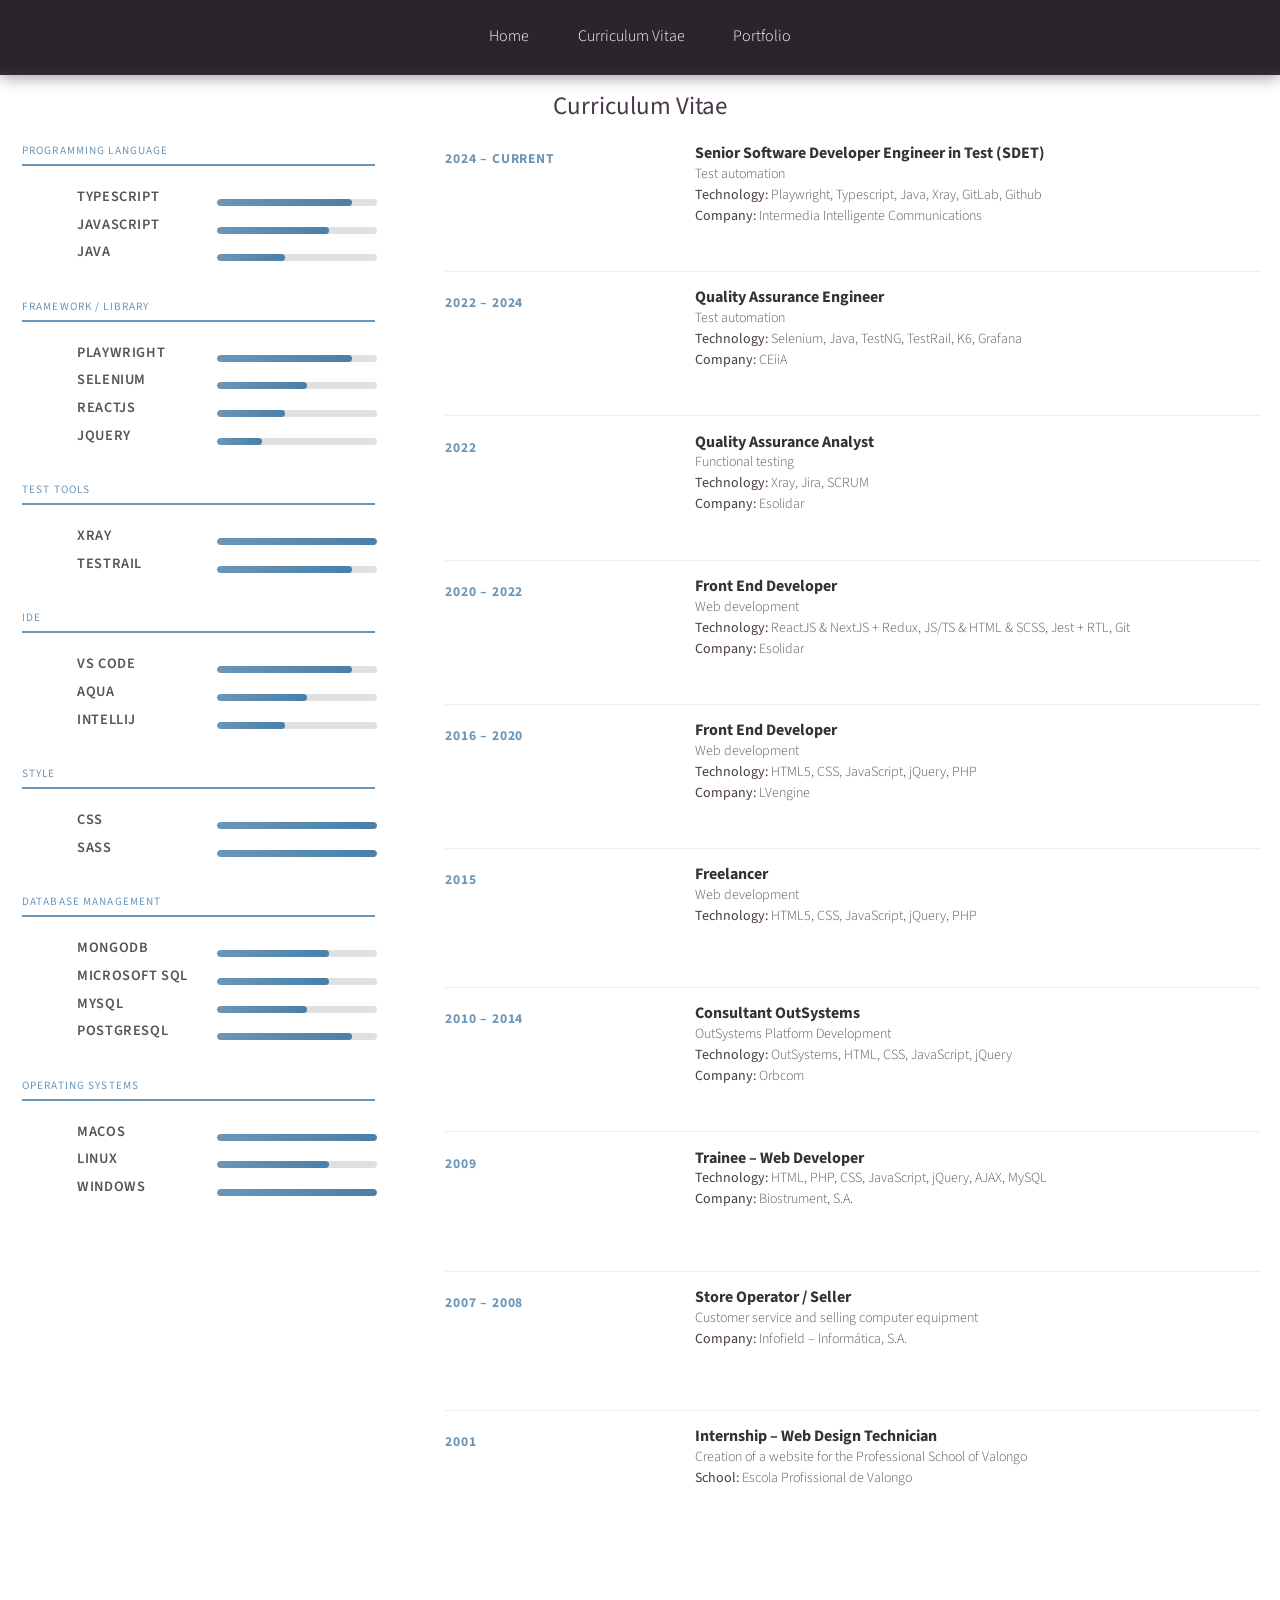
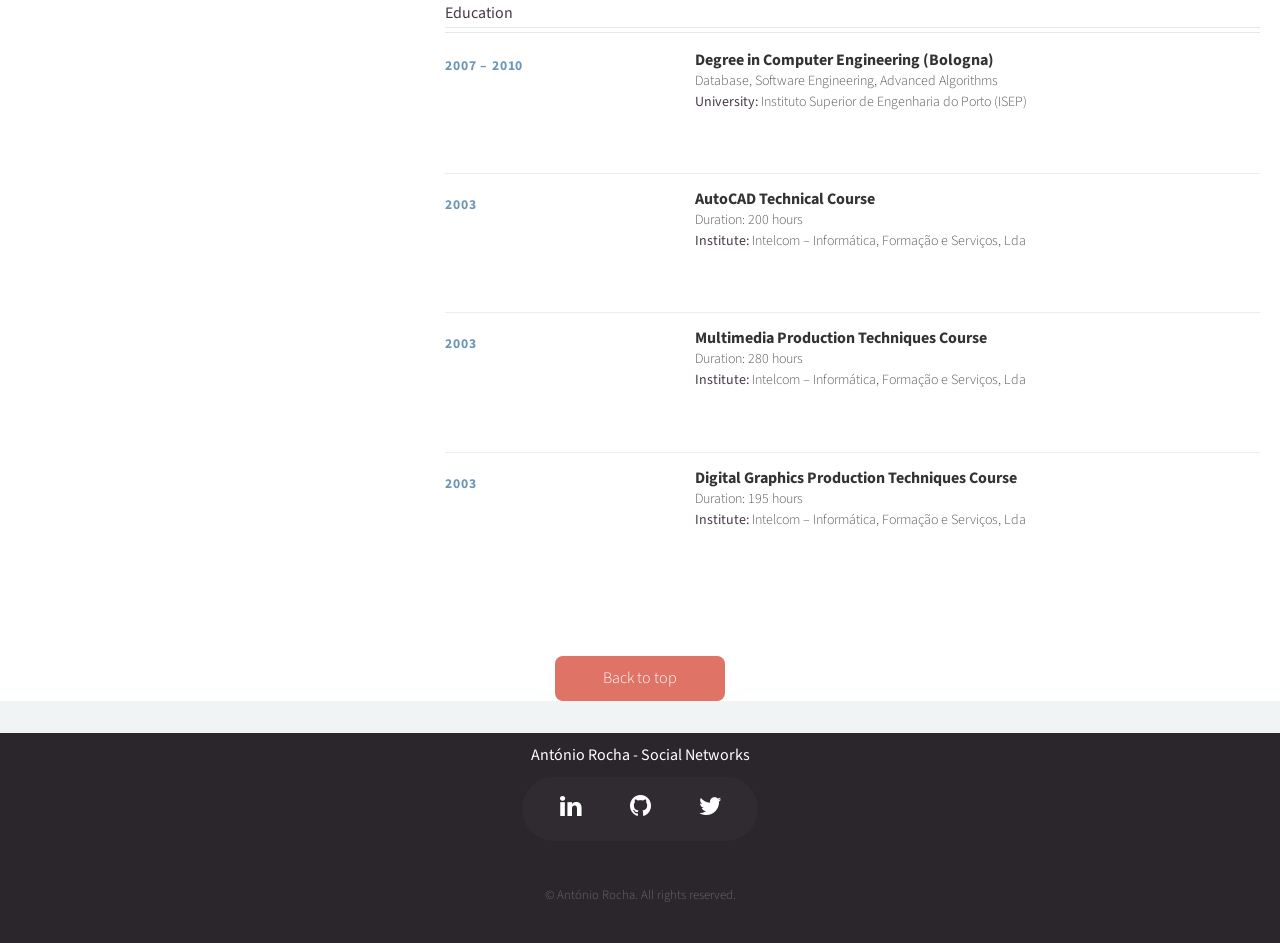
==== cv.html @ f930dc64 "first commit" ====
<!DOCTYPE HTML>
<html lang="pt">
<head>
	<title>António Rocha - Curriculum Vitae</title>
	<meta charset="utf-8" />
	<meta name="viewport" content="width=device-width, initial-scale=1" />
	<link rel="stylesheet" href="assets/css/main.css" />
	<!--[if lte IE 8]><link rel="stylesheet" href="assets/css/ie8.css" /><![endif]-->
</head>
<body class="no-sidebar">
	<div id="page-wrapper">

		<!-- Header -->
			<div id="header">

				<!-- Nav -->
					<nav id="nav">
						<ul>
							<li><a href="index.html">Home</a></li>
							<li><a href="cv.html">Curriculum Vitae</a></li>
							<li><a href="portfolio.html">Portfolio</a></li>
						</ul>
					</nav>
			</div>

		<!-- Main -->
			<div class="wrapper style1">

				<div class="container">

					<article id="main" class="special">
						<header>
							<h2>Curriculum Vitae</h2>
						</header>

				<div class="row">

					<!-- Skills -->
					<div class="4u 12u(mobile)" id="skills-section">
						<h3 class="main-heading"><span>Programming Language</span></h3>
						<ul class="skills">
							<li>
								<h4>Typescript</h4>
								<span class="rat6"></span>
							</li>
							<li>
								<h4>Javascript</h4>
								<span class="rat5"></span>
							</li>
							<li>
								<h4>Java</h4>
								<span class="rat3"></span>
							</li>
						</ul>
						<h3 class="main-heading"><span>Framework / Library</span></h3>
						<ul class="skills">
							<li>
								<h4>Playwright</h4>
								<span class="rat6"></span>
							</li>
							<li>
								<h4>Selenium</h4>
								<span class="rat4"></span>
							</li>
							<li>
								<h4>ReactJs</h4>
								<span class="rat3"></span>
							</li>
							<li>
								<h4>jQuery</h4>
								<span class="rat2"></span>
							</li>
						</ul>
						<h3 class="main-heading"><span>Test Tools</span></h3>
						<ul class="skills">
							<li>
								<h4>Xray</h4>
								<span class="rat7"></span>
							</li>
							<li>
								<h4>TestRail</h4>
								<span class="rat6"></span>
							</li>
						</ul>
						<h3 class="main-heading"><span>IDE</span></h3>
						<ul class="skills">
							<li>
								<h4>VS Code</h4>
								<span class="rat6"></span>
							</li>
							<li>
								<h4>Aqua</h4>
								<span class="rat4"></span>
							</li>
							<li>
								<h4>IntelliJ</h4>
								<span class="rat3"></span>
							</li>
						</ul>
						<h3 class="main-heading"><span>Style</span></h3>
						<ul class="skills">
							<li>
								<h4>CSS</h4>
								<span class="rat7"></span>
							</li>
							<li>
								<h4>SASS</h4>
								<span class="rat7"></span>
							</li>
						</ul>
						<h3 class="main-heading"><span>Database Management</span></h3>
						<ul class="skills">
							<li>
								<h4>MongoDB</h4>
								<span class="rat5"></span>
							</li>
							<li>
								<h4>Microsoft SQL</h4>
								<span class="rat5"></span>
							</li>
							<li>
								<h4>MySQL</h4>
								<span class="rat4"></span>
							</li>
							<li>
								<h4>PostgreSQL</h4>
								<span class="rat6"></span>
							</li>
						</ul>
						<h3 class="main-heading"><span>Operating Systems</span></h3>
						<ul class="skills">
							<li>
								<h4>macOS</h4>
								<span class="rat7"></span>
							</li>
							<li>
								<h4>Linux</h4>
								<span class="rat5"></span>
							</li>
							<li>
								<h4>Windows</h4>
								<span class="rat7"></span>
							</li>
						</ul>
					</div>
					<!-- /Skills -->

					<div class="8u 12u(mobile)">
						<dl id="experience-cv">
							<div class="cv">
								<dt>2024 – Current</dt>
								<dd>
									<h4>Senior Software Developer Engineer in Test (SDET)</h4>
									<p>Test automation<br />
									   <strong>Technology:</strong> Playwright, Typescript, Java, Xray, GitLab, Github<br />
									   <strong>Company:</strong> Intermedia Intelligente Communications</p>
								</dd>
							</div>

							<div class="cv">
								<dt>2022 – 2024</dt>
								<dd>
									<h4>Quality Assurance Engineer</h4>
									<p>Test automation<br />
									   <strong>Technology:</strong> Selenium, Java, TestNG, TestRail, K6, Grafana<br />
									   <strong>Company:</strong> CEiiA</p>
								</dd>
							</div>

							<div class="cv">
								<dt>2022</dt>
								<dd>
									<h4>Quality Assurance Analyst</h4>
									<p>Functional testing<br />
									   <strong>Technology:</strong> Xray, Jira, SCRUM<br />
									   <strong>Company:</strong> Esolidar</p>
								</dd>
							</div>

							<div class="cv">
								<dt>2020 – 2022</dt>
								<dd>
									<h4>Front End Developer</h4>
									<p>Web development<br />
									   <strong>Technology:</strong> ReactJS &amp; NextJS + Redux, JS/TS &amp; HTML &amp; SCSS, Jest + RTL, Git<br />
									   <strong>Company:</strong> Esolidar</p>
								</dd>
							</div>

							<div class="cv">
								<dt>2016 – 2020</dt>
								<dd>
									<h4>Front End Developer</h4>
									<p>Web development<br />
									   <strong>Technology:</strong> HTML5, CSS, JavaScript, jQuery, PHP<br />
									   <strong>Company:</strong> LVengine</p>
								</dd>
							</div>

							<div class="cv">
								<dt>2015</dt>
								<dd>
									<h4>Freelancer</h4>
									<p>Web development<br />
									   <strong>Technology:</strong> HTML5, CSS, JavaScript, jQuery, PHP</p>
								</dd>
							</div>

							<div class="cv">
								<dt>2010 – 2014</dt>
								<dd>
									<h4>Consultant OutSystems</h4>
									<p>OutSystems Platform Development<br />
									   <strong>Technology:</strong> OutSystems, HTML, CSS, JavaScript, jQuery<br />
									   <strong>Company:</strong> Orbcom</p>
								</dd>
							</div>

							<div class="cv">
								<dt>2009</dt>
								<dd>
									<h4>Trainee – Web Developer</h4>
									<p><strong>Technology:</strong> HTML, PHP, CSS, JavaScript, jQuery, AJAX, MySQL<br />
									   <strong>Company:</strong> Biostrument, S.A.</p>
								</dd>
							</div>

							<div class="cv">
								<dt>2007 – 2008</dt>
								<dd>
									<h4>Store Operator / Seller</h4>
									<p>Customer service and selling computer equipment<br />
									   <strong>Company:</strong> Infofield – Informática, S.A.</p>
								</dd>
							</div>

							<div class="cv">
								<dt>2001</dt>
								<dd>
									<h4>Internship – Web Design Technician</h4>
									<p>Creation of a website for the Professional School of Valongo<br />
									   <strong>School:</strong> Escola Profissional de Valongo</p>
								</dd>
							</div>
						</dl>

						<div class="section-divider"></div>

						<h3>Education</h3>
						<hr class="linha" />
						<dl id="education-cv">
							<div class="cv">
								<dt>2007 – 2010</dt>
								<dd>
									<h4>Degree in Computer Engineering (Bologna)</h4>
									<p>Database, Software Engineering, Advanced Algorithms<br />
									   <strong>University:</strong> Instituto Superior de Engenharia do Porto (ISEP)</p>
								</dd>
							</div>

							<div class="cv">
								<dt>2003</dt>
								<dd>
									<h4>AutoCAD Technical Course</h4>
									<p>Duration: 200 hours<br />
									   <strong>Institute:</strong> Intelcom – Informática, Formação e Serviços, Lda</p>
								</dd>
							</div>

							<div class="cv">
								<dt>2003</dt>
								<dd>
									<h4>Multimedia Production Techniques Course</h4>
									<p>Duration: 280 hours<br />
									   <strong>Institute:</strong> Intelcom – Informática, Formação e Serviços, Lda</p>
								</dd>
							</div>

							<div class="cv">
								<dt>2003</dt>
								<dd>
									<h4>Digital Graphics Production Techniques Course</h4>
									<p>Duration: 195 hours<br />
									   <strong>Institute:</strong> Intelcom – Informática, Formação e Serviços, Lda</p>
								</dd>
							</div>
						</dl>

						
					</div>
				</div><!-- /row -->
						
						<footer style="text-align: center;">
							<a href="#" class="button">Back to top</a>
						</footer>
						
				</article>

				</div>

			</div>

		<!-- Footer -->
			<div id="footer">
				<div class="container">
					<div class="row">

						<div class="12u">

							<!-- Contact -->
								<section class="contact">
									<header>
										<h3>António Rocha - Social Networks</h3>
									</header>
									<ul class="icons">
										<li><a href="https://pt.linkedin.com/in/antoniorocha" class="icon fa-linkedin" target="_blank"><span class="label">LinkedIn</span></a></li>
										<li><a href="https://github.com/amsrocha2020" class="icon fa-github" target="_blank"><span class="label">GitHub</span></a></li>
										<li><a href="https://twitter.com/MiguelsRocha" class="icon fa-twitter" target="_blank"><span class="label">Twitter</span></a></li>
									</ul>
								</section>

							<!-- Copyright -->
								<div class="copyright">
									<ul class="menu">
										<li>&copy; António Rocha. All rights reserved.</li>
									</ul>
								</div>

						</div>

					</div>
				</div>
			</div>

	</div>

	<!-- Scripts -->
		<script src="assets/js/jquery.min.js"></script>
		<script src="assets/js/jquery.dropotron.min.js"></script>
		<script src="assets/js/jquery.scrolly.min.js"></script>
		<script src="assets/js/jquery.onvisible.min.js"></script>
		<script src="assets/js/skel.min.js"></script>
		<script src="assets/js/util.js"></script>
		<!--[if lte IE 8]><script src="assets/js/ie/respond.min.js"></script><![endif]-->
		<script src="assets/js/main.js"></script>

</body>
</html>
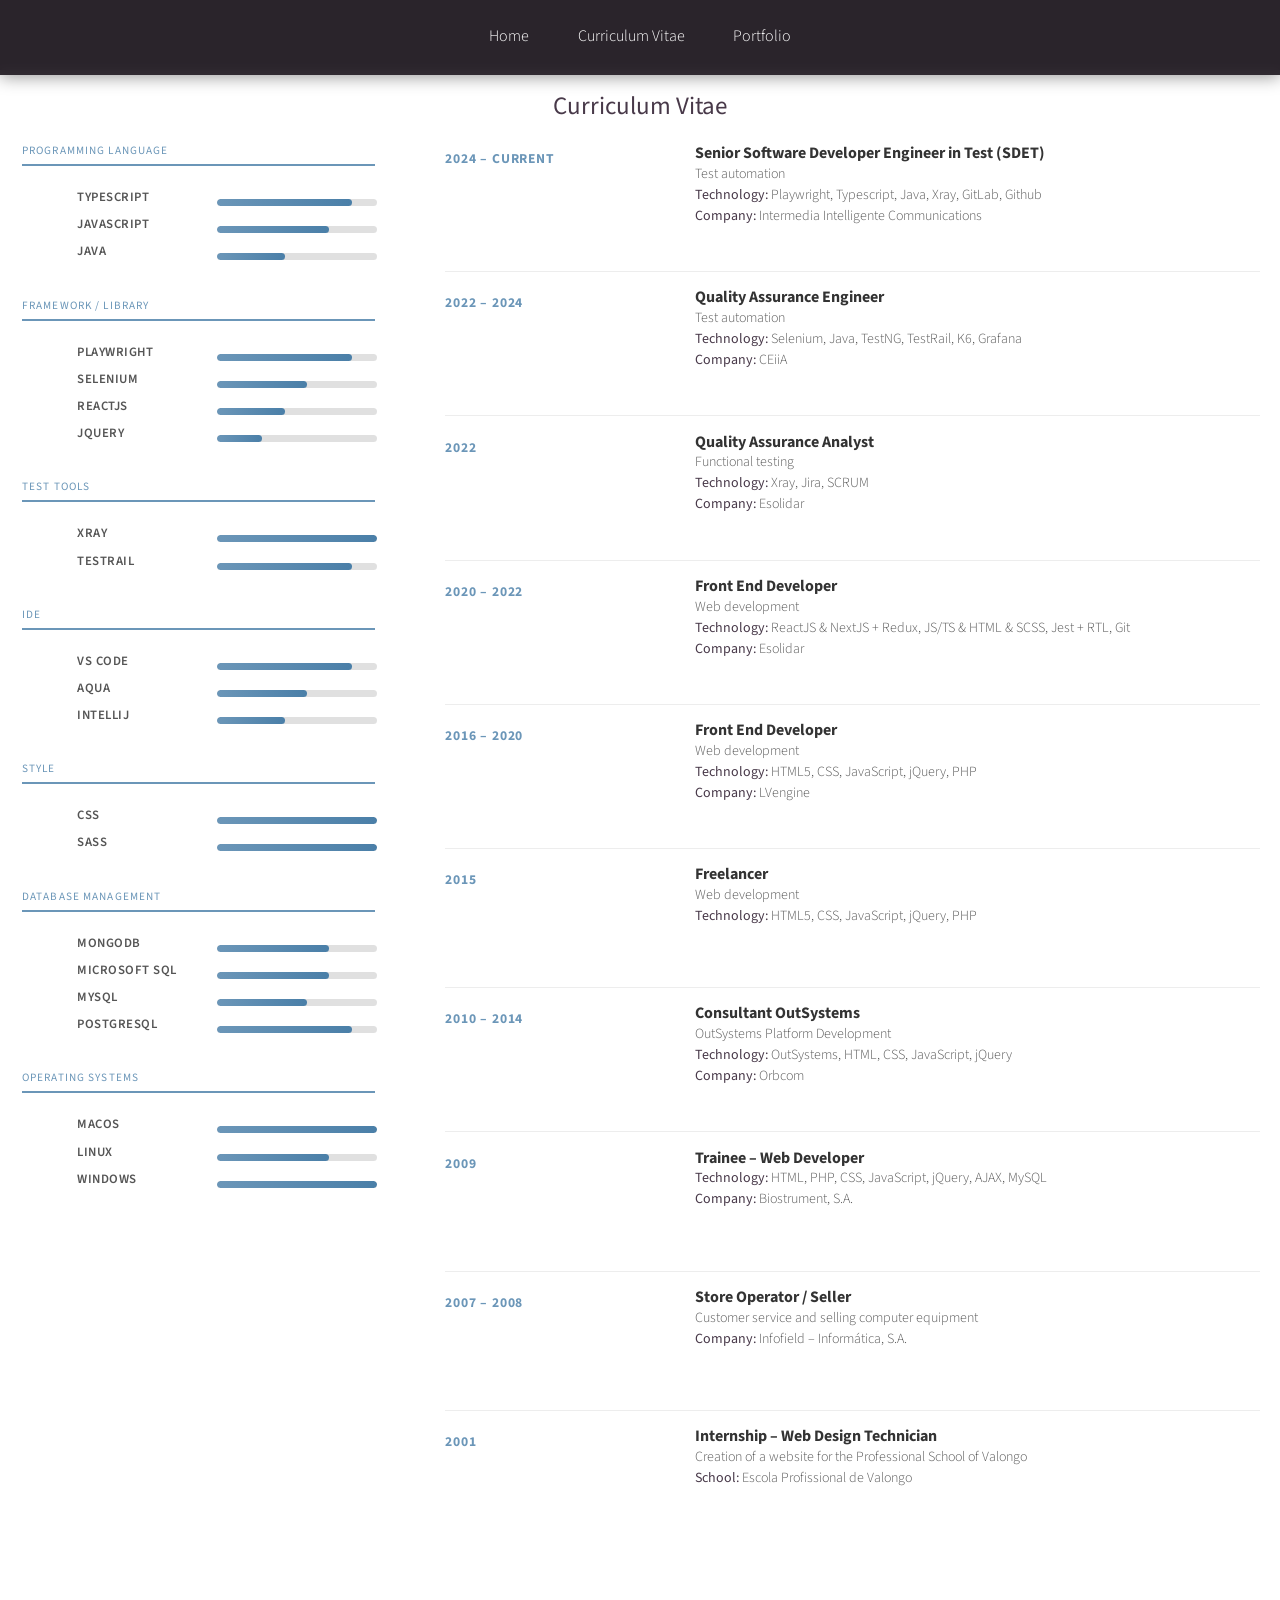
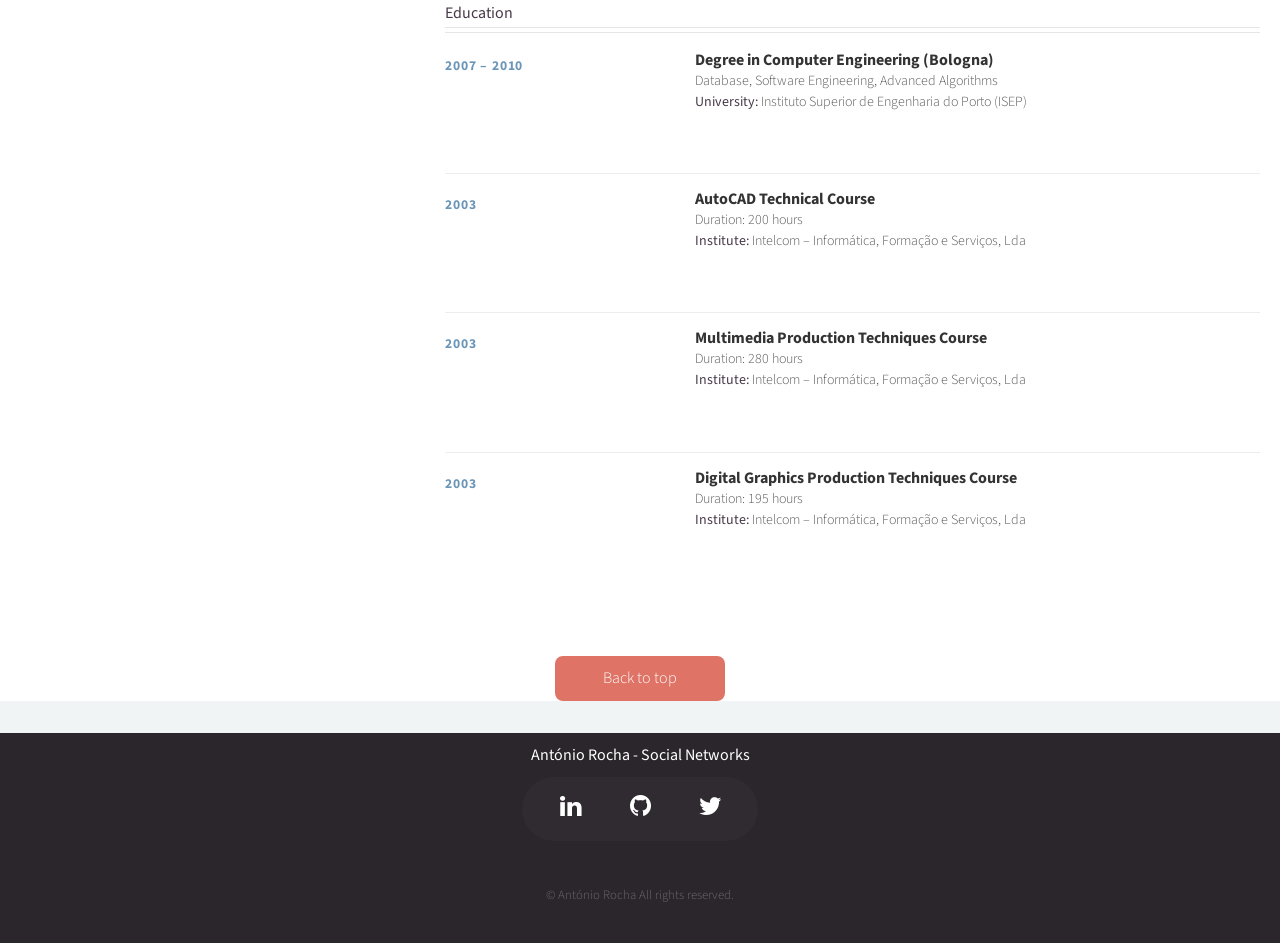
==== commit bf90dd34: "improve website" ====
--- a/cv.html
+++ b/cv.html
@@ -322,7 +322,7 @@
 							<!-- Copyright -->
 								<div class="copyright">
 									<ul class="menu">
-										<li>&copy; António Rocha. All rights reserved.</li>
+										<li>&copy; António Rocha All rights reserved.</li>
 									</ul>
 								</div>
 
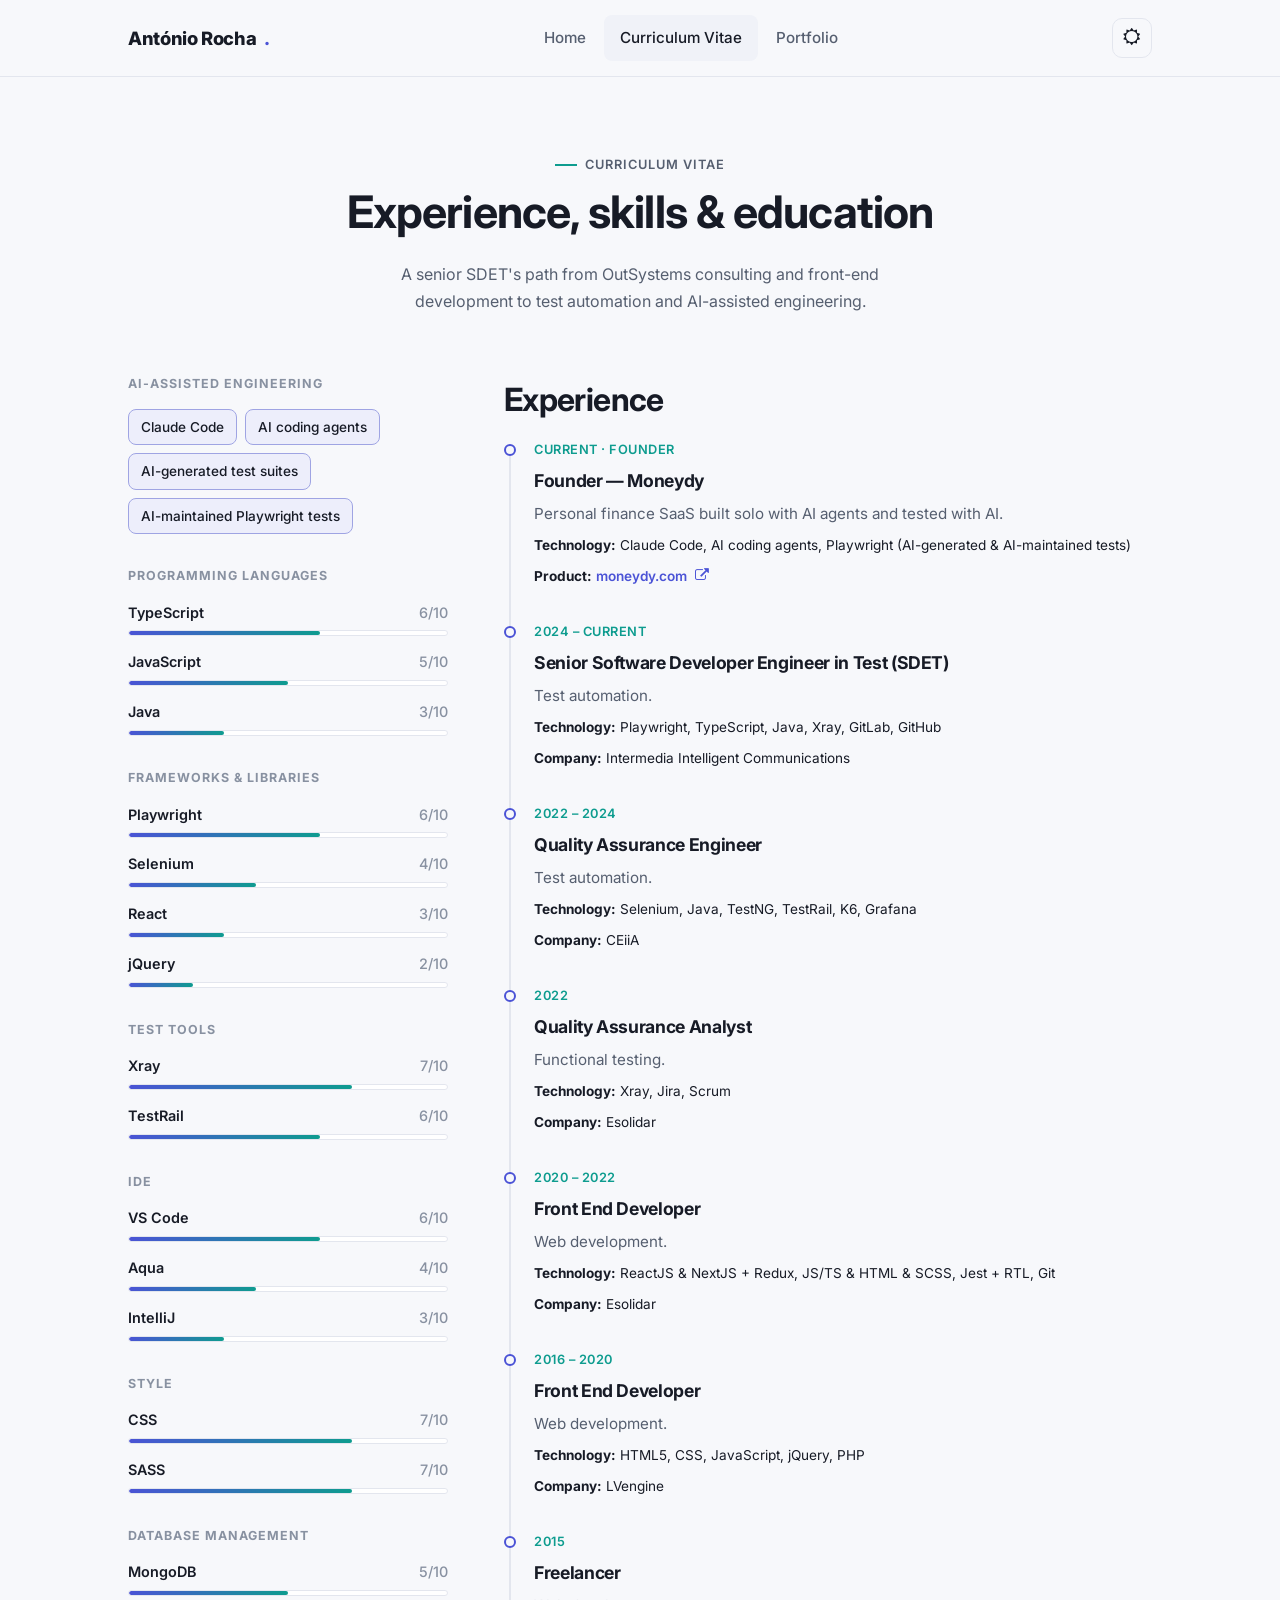
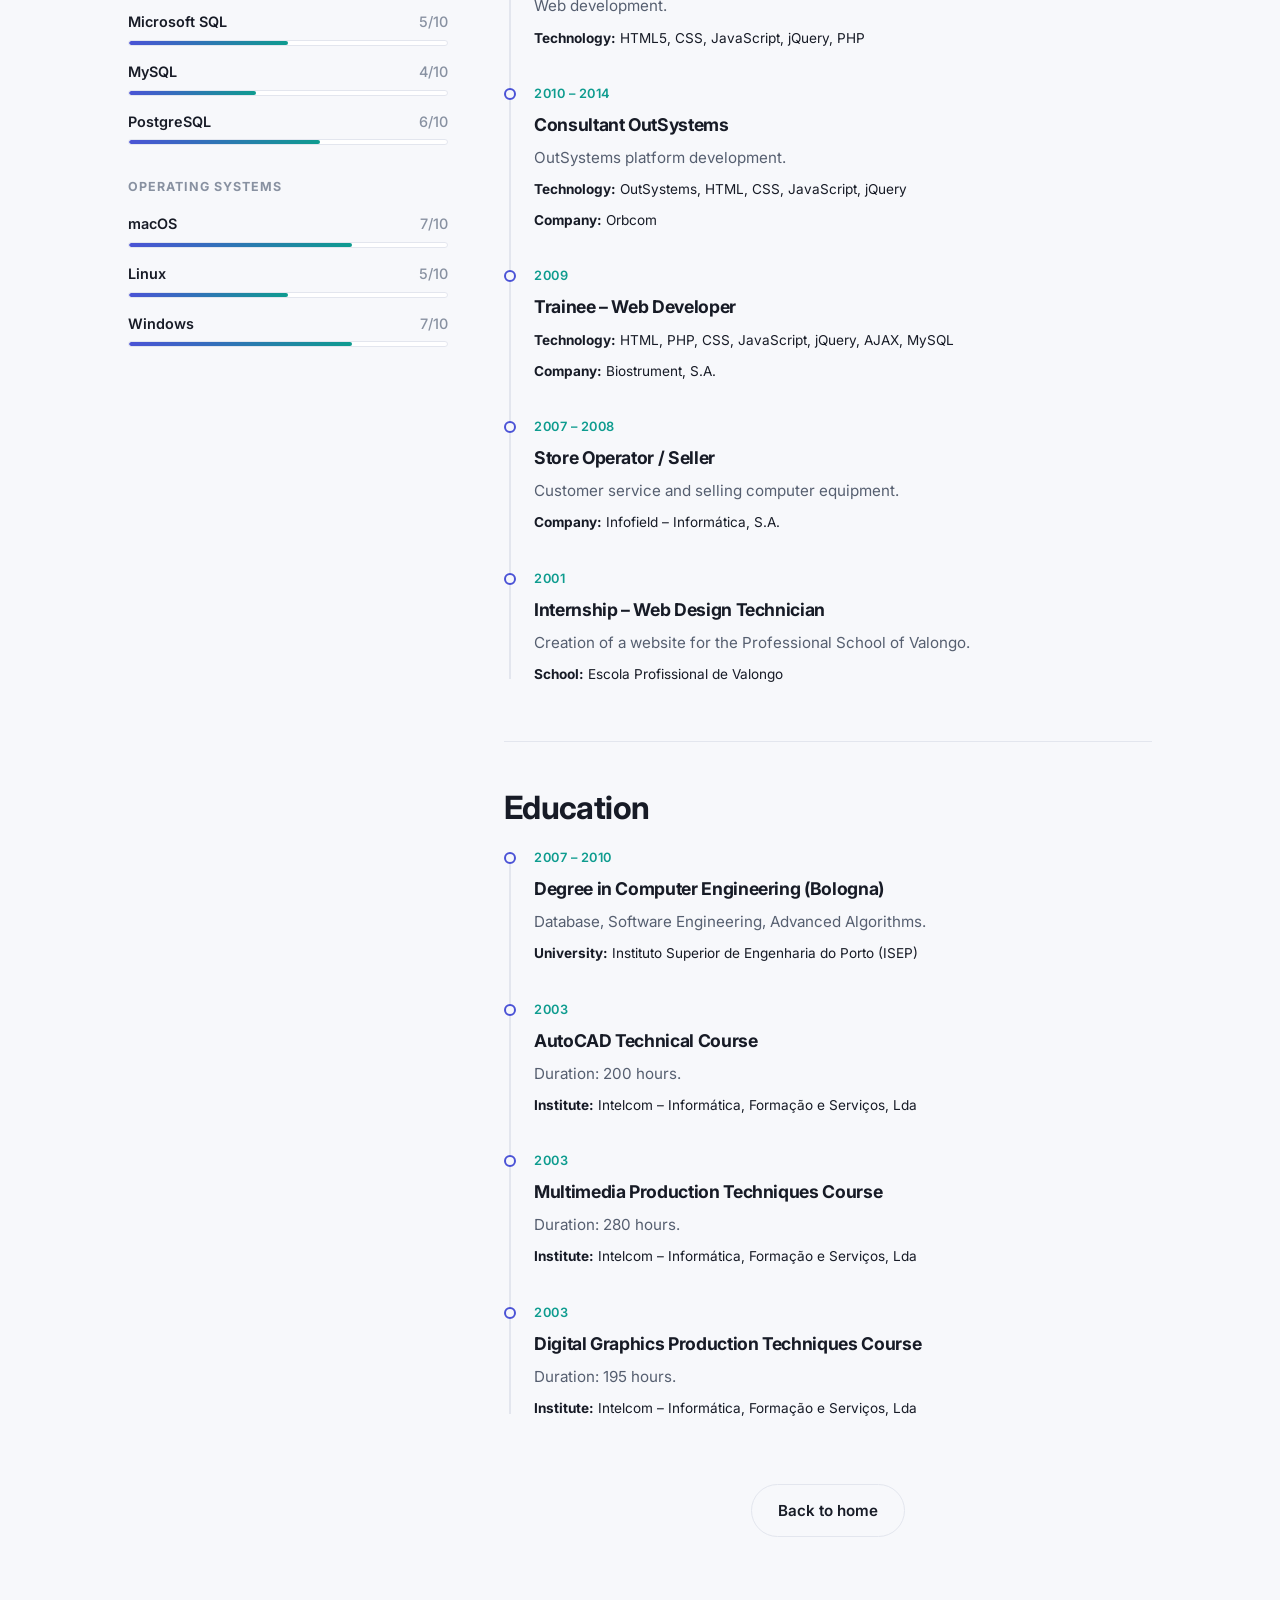
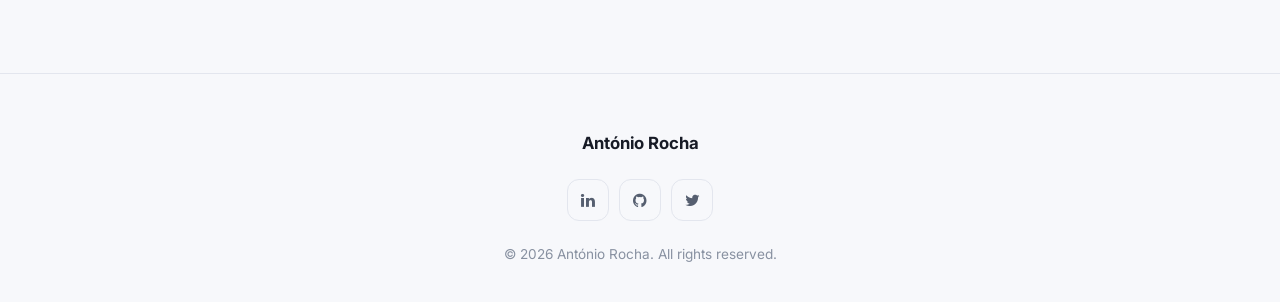
==== commit 565a619e: "New Website" ====
--- a/cv.html
+++ b/cv.html
@@ -1,348 +1,258 @@
-<!DOCTYPE HTML>
-<html lang="pt">
+<!DOCTYPE html>
+<html lang="en">
 <head>
-	<title>António Rocha - Curriculum Vitae</title>
+	<title>António Rocha — Curriculum Vitae</title>
 	<meta charset="utf-8" />
 	<meta name="viewport" content="width=device-width, initial-scale=1" />
+	<meta name="description" content="Curriculum vitae of António Rocha, Senior Software Developer Engineer in Test." />
+	<link rel="canonical" href="https://antoniorocha.pt/cv.html" />
+	<link rel="preconnect" href="https://fonts.googleapis.com" />
+	<link rel="preconnect" href="https://fonts.gstatic.com" crossorigin />
+	<link href="https://fonts.googleapis.com/css2?family=Inter:wght@400;500;600;700;800&display=swap" rel="stylesheet" />
+	<link rel="stylesheet" href="assets/css/font-awesome.min.css" />
 	<link rel="stylesheet" href="assets/css/main.css" />
-	<!--[if lte IE 8]><link rel="stylesheet" href="assets/css/ie8.css" /><![endif]-->
 </head>
-<body class="no-sidebar">
-	<div id="page-wrapper">
-
-		<!-- Header -->
-			<div id="header">
-
-				<!-- Nav -->
-					<nav id="nav">
-						<ul>
-							<li><a href="index.html">Home</a></li>
-							<li><a href="cv.html">Curriculum Vitae</a></li>
-							<li><a href="portfolio.html">Portfolio</a></li>
-						</ul>
-					</nav>
+<body>
+
+	<div id="site-header">
+		<div class="nav-inner">
+			<a href="index.html" class="brand">António Rocha<span class="dot">.</span></a>
+
+			<nav id="nav">
+				<ul>
+					<li><a href="index.html">Home</a></li>
+					<li><a href="cv.html">Curriculum Vitae</a></li>
+					<li><a href="portfolio.html">Portfolio</a></li>
+				</ul>
+			</nav>
+
+			<div class="nav-tools">
+				<button id="theme-toggle" class="icon-btn" aria-label="Toggle dark / light theme">
+					<i class="fa fa-moon-o" aria-hidden="true"></i>
+					<i class="fa fa-sun-o" aria-hidden="true"></i>
+				</button>
+				<button id="nav-toggle" class="icon-btn" aria-label="Toggle navigation menu" aria-expanded="false">
+					<i class="fa fa-bars" aria-hidden="true"></i>
+				</button>
 			</div>
-
-		<!-- Main -->
-			<div class="wrapper style1">
-
-				<div class="container">
-
-					<article id="main" class="special">
-						<header>
-							<h2>Curriculum Vitae</h2>
-						</header>
-
-				<div class="row">
-
-					<!-- Skills -->
-					<div class="4u 12u(mobile)" id="skills-section">
-						<h3 class="main-heading"><span>Programming Language</span></h3>
-						<ul class="skills">
-							<li>
-								<h4>Typescript</h4>
-								<span class="rat6"></span>
-							</li>
-							<li>
-								<h4>Javascript</h4>
-								<span class="rat5"></span>
-							</li>
-							<li>
-								<h4>Java</h4>
-								<span class="rat3"></span>
-							</li>
-						</ul>
-						<h3 class="main-heading"><span>Framework / Library</span></h3>
-						<ul class="skills">
-							<li>
-								<h4>Playwright</h4>
-								<span class="rat6"></span>
-							</li>
-							<li>
-								<h4>Selenium</h4>
-								<span class="rat4"></span>
-							</li>
-							<li>
-								<h4>ReactJs</h4>
-								<span class="rat3"></span>
-							</li>
-							<li>
-								<h4>jQuery</h4>
-								<span class="rat2"></span>
-							</li>
-						</ul>
-						<h3 class="main-heading"><span>Test Tools</span></h3>
-						<ul class="skills">
-							<li>
-								<h4>Xray</h4>
-								<span class="rat7"></span>
-							</li>
-							<li>
-								<h4>TestRail</h4>
-								<span class="rat6"></span>
-							</li>
-						</ul>
-						<h3 class="main-heading"><span>IDE</span></h3>
-						<ul class="skills">
-							<li>
-								<h4>VS Code</h4>
-								<span class="rat6"></span>
-							</li>
-							<li>
-								<h4>Aqua</h4>
-								<span class="rat4"></span>
-							</li>
-							<li>
-								<h4>IntelliJ</h4>
-								<span class="rat3"></span>
-							</li>
-						</ul>
-						<h3 class="main-heading"><span>Style</span></h3>
-						<ul class="skills">
-							<li>
-								<h4>CSS</h4>
-								<span class="rat7"></span>
-							</li>
-							<li>
-								<h4>SASS</h4>
-								<span class="rat7"></span>
-							</li>
-						</ul>
-						<h3 class="main-heading"><span>Database Management</span></h3>
-						<ul class="skills">
-							<li>
-								<h4>MongoDB</h4>
-								<span class="rat5"></span>
-							</li>
-							<li>
-								<h4>Microsoft SQL</h4>
-								<span class="rat5"></span>
-							</li>
-							<li>
-								<h4>MySQL</h4>
-								<span class="rat4"></span>
-							</li>
-							<li>
-								<h4>PostgreSQL</h4>
-								<span class="rat6"></span>
-							</li>
-						</ul>
-						<h3 class="main-heading"><span>Operating Systems</span></h3>
-						<ul class="skills">
-							<li>
-								<h4>macOS</h4>
-								<span class="rat7"></span>
-							</li>
-							<li>
-								<h4>Linux</h4>
-								<span class="rat5"></span>
-							</li>
-							<li>
-								<h4>Windows</h4>
-								<span class="rat7"></span>
-							</li>
-						</ul>
-					</div>
-					<!-- /Skills -->
-
-					<div class="8u 12u(mobile)">
-						<dl id="experience-cv">
-							<div class="cv">
-								<dt>2024 – Current</dt>
-								<dd>
-									<h4>Senior Software Developer Engineer in Test (SDET)</h4>
-									<p>Test automation<br />
-									   <strong>Technology:</strong> Playwright, Typescript, Java, Xray, GitLab, Github<br />
-									   <strong>Company:</strong> Intermedia Intelligente Communications</p>
-								</dd>
-							</div>
-
-							<div class="cv">
-								<dt>2022 – 2024</dt>
-								<dd>
-									<h4>Quality Assurance Engineer</h4>
-									<p>Test automation<br />
-									   <strong>Technology:</strong> Selenium, Java, TestNG, TestRail, K6, Grafana<br />
-									   <strong>Company:</strong> CEiiA</p>
-								</dd>
-							</div>
-
-							<div class="cv">
-								<dt>2022</dt>
-								<dd>
-									<h4>Quality Assurance Analyst</h4>
-									<p>Functional testing<br />
-									   <strong>Technology:</strong> Xray, Jira, SCRUM<br />
-									   <strong>Company:</strong> Esolidar</p>
-								</dd>
-							</div>
-
-							<div class="cv">
-								<dt>2020 – 2022</dt>
-								<dd>
-									<h4>Front End Developer</h4>
-									<p>Web development<br />
-									   <strong>Technology:</strong> ReactJS &amp; NextJS + Redux, JS/TS &amp; HTML &amp; SCSS, Jest + RTL, Git<br />
-									   <strong>Company:</strong> Esolidar</p>
-								</dd>
-							</div>
-
-							<div class="cv">
-								<dt>2016 – 2020</dt>
-								<dd>
-									<h4>Front End Developer</h4>
-									<p>Web development<br />
-									   <strong>Technology:</strong> HTML5, CSS, JavaScript, jQuery, PHP<br />
-									   <strong>Company:</strong> LVengine</p>
-								</dd>
-							</div>
-
-							<div class="cv">
-								<dt>2015</dt>
-								<dd>
-									<h4>Freelancer</h4>
-									<p>Web development<br />
-									   <strong>Technology:</strong> HTML5, CSS, JavaScript, jQuery, PHP</p>
-								</dd>
-							</div>
-
-							<div class="cv">
-								<dt>2010 – 2014</dt>
-								<dd>
-									<h4>Consultant OutSystems</h4>
-									<p>OutSystems Platform Development<br />
-									   <strong>Technology:</strong> OutSystems, HTML, CSS, JavaScript, jQuery<br />
-									   <strong>Company:</strong> Orbcom</p>
-								</dd>
-							</div>
-
-							<div class="cv">
-								<dt>2009</dt>
-								<dd>
-									<h4>Trainee – Web Developer</h4>
-									<p><strong>Technology:</strong> HTML, PHP, CSS, JavaScript, jQuery, AJAX, MySQL<br />
-									   <strong>Company:</strong> Biostrument, S.A.</p>
-								</dd>
-							</div>
-
-							<div class="cv">
-								<dt>2007 – 2008</dt>
-								<dd>
-									<h4>Store Operator / Seller</h4>
-									<p>Customer service and selling computer equipment<br />
-									   <strong>Company:</strong> Infofield – Informática, S.A.</p>
-								</dd>
-							</div>
-
-							<div class="cv">
-								<dt>2001</dt>
-								<dd>
-									<h4>Internship – Web Design Technician</h4>
-									<p>Creation of a website for the Professional School of Valongo<br />
-									   <strong>School:</strong> Escola Profissional de Valongo</p>
-								</dd>
-							</div>
-						</dl>
-
-						<div class="section-divider"></div>
-
-						<h3>Education</h3>
-						<hr class="linha" />
-						<dl id="education-cv">
-							<div class="cv">
-								<dt>2007 – 2010</dt>
-								<dd>
-									<h4>Degree in Computer Engineering (Bologna)</h4>
-									<p>Database, Software Engineering, Advanced Algorithms<br />
-									   <strong>University:</strong> Instituto Superior de Engenharia do Porto (ISEP)</p>
-								</dd>
-							</div>
-
-							<div class="cv">
-								<dt>2003</dt>
-								<dd>
-									<h4>AutoCAD Technical Course</h4>
-									<p>Duration: 200 hours<br />
-									   <strong>Institute:</strong> Intelcom – Informática, Formação e Serviços, Lda</p>
-								</dd>
-							</div>
-
-							<div class="cv">
-								<dt>2003</dt>
-								<dd>
-									<h4>Multimedia Production Techniques Course</h4>
-									<p>Duration: 280 hours<br />
-									   <strong>Institute:</strong> Intelcom – Informática, Formação e Serviços, Lda</p>
-								</dd>
-							</div>
-
-							<div class="cv">
-								<dt>2003</dt>
-								<dd>
-									<h4>Digital Graphics Production Techniques Course</h4>
-									<p>Duration: 195 hours<br />
-									   <strong>Institute:</strong> Intelcom – Informática, Formação e Serviços, Lda</p>
-								</dd>
-							</div>
-						</dl>
-
-						
-					</div>
-				</div><!-- /row -->
-						
-						<footer style="text-align: center;">
-							<a href="#" class="button">Back to top</a>
-						</footer>
-						
-				</article>
-
-				</div>
-
+		</div>
+	</div>
+
+	<header class="page-header">
+		<div class="container">
+			<p class="eyebrow" style="justify-content:center;">Curriculum Vitae</p>
+			<h1>Experience, skills &amp; education</h1>
+			<p>A senior SDET's path from OutSystems consulting and front-end development to test automation and AI-assisted engineering.</p>
+		</div>
+	</header>
+
+	<section id="cv-body">
+		<div class="container cv-grid">
+
+			<aside class="skills-panel reveal">
+				<div class="skills-group">
+					<h3>AI-assisted engineering</h3>
+					<ul class="tags">
+						<li class="ai">Claude Code</li>
+						<li class="ai">AI coding agents</li>
+						<li class="ai">AI-generated test suites</li>
+						<li class="ai">AI-maintained Playwright tests</li>
+					</ul>
+				</div>
+
+				<div class="skills-group">
+					<h3>Programming Languages</h3>
+					<div class="skills-list">
+						<div class="skill-row"><div class="skill-label"><span>TypeScript</span><span>6/10</span></div><div class="skill-bar"><span style="width:60%"></span></div></div>
+						<div class="skill-row"><div class="skill-label"><span>JavaScript</span><span>5/10</span></div><div class="skill-bar"><span style="width:50%"></span></div></div>
+						<div class="skill-row"><div class="skill-label"><span>Java</span><span>3/10</span></div><div class="skill-bar"><span style="width:30%"></span></div></div>
+					</div>
+				</div>
+
+				<div class="skills-group">
+					<h3>Frameworks &amp; Libraries</h3>
+					<div class="skills-list">
+						<div class="skill-row"><div class="skill-label"><span>Playwright</span><span>6/10</span></div><div class="skill-bar"><span style="width:60%"></span></div></div>
+						<div class="skill-row"><div class="skill-label"><span>Selenium</span><span>4/10</span></div><div class="skill-bar"><span style="width:40%"></span></div></div>
+						<div class="skill-row"><div class="skill-label"><span>React</span><span>3/10</span></div><div class="skill-bar"><span style="width:30%"></span></div></div>
+						<div class="skill-row"><div class="skill-label"><span>jQuery</span><span>2/10</span></div><div class="skill-bar"><span style="width:20%"></span></div></div>
+					</div>
+				</div>
+
+				<div class="skills-group">
+					<h3>Test Tools</h3>
+					<div class="skills-list">
+						<div class="skill-row"><div class="skill-label"><span>Xray</span><span>7/10</span></div><div class="skill-bar"><span style="width:70%"></span></div></div>
+						<div class="skill-row"><div class="skill-label"><span>TestRail</span><span>6/10</span></div><div class="skill-bar"><span style="width:60%"></span></div></div>
+					</div>
+				</div>
+
+				<div class="skills-group">
+					<h3>IDE</h3>
+					<div class="skills-list">
+						<div class="skill-row"><div class="skill-label"><span>VS Code</span><span>6/10</span></div><div class="skill-bar"><span style="width:60%"></span></div></div>
+						<div class="skill-row"><div class="skill-label"><span>Aqua</span><span>4/10</span></div><div class="skill-bar"><span style="width:40%"></span></div></div>
+						<div class="skill-row"><div class="skill-label"><span>IntelliJ</span><span>3/10</span></div><div class="skill-bar"><span style="width:30%"></span></div></div>
+					</div>
+				</div>
+
+				<div class="skills-group">
+					<h3>Style</h3>
+					<div class="skills-list">
+						<div class="skill-row"><div class="skill-label"><span>CSS</span><span>7/10</span></div><div class="skill-bar"><span style="width:70%"></span></div></div>
+						<div class="skill-row"><div class="skill-label"><span>SASS</span><span>7/10</span></div><div class="skill-bar"><span style="width:70%"></span></div></div>
+					</div>
+				</div>
+
+				<div class="skills-group">
+					<h3>Database Management</h3>
+					<div class="skills-list">
+						<div class="skill-row"><div class="skill-label"><span>MongoDB</span><span>5/10</span></div><div class="skill-bar"><span style="width:50%"></span></div></div>
+						<div class="skill-row"><div class="skill-label"><span>Microsoft SQL</span><span>5/10</span></div><div class="skill-bar"><span style="width:50%"></span></div></div>
+						<div class="skill-row"><div class="skill-label"><span>MySQL</span><span>4/10</span></div><div class="skill-bar"><span style="width:40%"></span></div></div>
+						<div class="skill-row"><div class="skill-label"><span>PostgreSQL</span><span>6/10</span></div><div class="skill-bar"><span style="width:60%"></span></div></div>
+					</div>
+				</div>
+
+				<div class="skills-group">
+					<h3>Operating Systems</h3>
+					<div class="skills-list">
+						<div class="skill-row"><div class="skill-label"><span>macOS</span><span>7/10</span></div><div class="skill-bar"><span style="width:70%"></span></div></div>
+						<div class="skill-row"><div class="skill-label"><span>Linux</span><span>5/10</span></div><div class="skill-bar"><span style="width:50%"></span></div></div>
+						<div class="skill-row"><div class="skill-label"><span>Windows</span><span>7/10</span></div><div class="skill-bar"><span style="width:70%"></span></div></div>
+					</div>
+				</div>
+			</aside>
+
+			<div class="reveal">
+				<h2 class="section-title">Experience</h2>
+				<div class="timeline">
+					<div class="timeline-item">
+						<div class="timeline-date">Current · Founder</div>
+						<h4>Founder — Moneydy</h4>
+						<p>Personal finance SaaS built solo with AI agents and tested with AI.</p>
+						<span class="tech"><strong>Technology:</strong> Claude Code, AI coding agents, Playwright (AI-generated &amp; AI-maintained tests)</span>
+						<span class="tech"><strong>Product:</strong> <a href="https://moneydy.com" target="_blank" rel="noopener" class="link-arrow">moneydy.com <i class="fa fa-external-link" aria-hidden="true"></i></a></span>
+					</div>
+					<div class="timeline-item">
+						<div class="timeline-date">2024 – Current</div>
+						<h4>Senior Software Developer Engineer in Test (SDET)</h4>
+						<p>Test automation.</p>
+						<span class="tech"><strong>Technology:</strong> Playwright, TypeScript, Java, Xray, GitLab, GitHub</span>
+						<span class="tech"><strong>Company:</strong> Intermedia Intelligent Communications</span>
+					</div>
+					<div class="timeline-item">
+						<div class="timeline-date">2022 – 2024</div>
+						<h4>Quality Assurance Engineer</h4>
+						<p>Test automation.</p>
+						<span class="tech"><strong>Technology:</strong> Selenium, Java, TestNG, TestRail, K6, Grafana</span>
+						<span class="tech"><strong>Company:</strong> CEiiA</span>
+					</div>
+					<div class="timeline-item">
+						<div class="timeline-date">2022</div>
+						<h4>Quality Assurance Analyst</h4>
+						<p>Functional testing.</p>
+						<span class="tech"><strong>Technology:</strong> Xray, Jira, Scrum</span>
+						<span class="tech"><strong>Company:</strong> Esolidar</span>
+					</div>
+					<div class="timeline-item">
+						<div class="timeline-date">2020 – 2022</div>
+						<h4>Front End Developer</h4>
+						<p>Web development.</p>
+						<span class="tech"><strong>Technology:</strong> ReactJS &amp; NextJS + Redux, JS/TS &amp; HTML &amp; SCSS, Jest + RTL, Git</span>
+						<span class="tech"><strong>Company:</strong> Esolidar</span>
+					</div>
+					<div class="timeline-item">
+						<div class="timeline-date">2016 – 2020</div>
+						<h4>Front End Developer</h4>
+						<p>Web development.</p>
+						<span class="tech"><strong>Technology:</strong> HTML5, CSS, JavaScript, jQuery, PHP</span>
+						<span class="tech"><strong>Company:</strong> LVengine</span>
+					</div>
+					<div class="timeline-item">
+						<div class="timeline-date">2015</div>
+						<h4>Freelancer</h4>
+						<p>Web development.</p>
+						<span class="tech"><strong>Technology:</strong> HTML5, CSS, JavaScript, jQuery, PHP</span>
+					</div>
+					<div class="timeline-item">
+						<div class="timeline-date">2010 – 2014</div>
+						<h4>Consultant OutSystems</h4>
+						<p>OutSystems platform development.</p>
+						<span class="tech"><strong>Technology:</strong> OutSystems, HTML, CSS, JavaScript, jQuery</span>
+						<span class="tech"><strong>Company:</strong> Orbcom</span>
+					</div>
+					<div class="timeline-item">
+						<div class="timeline-date">2009</div>
+						<h4>Trainee – Web Developer</h4>
+						<span class="tech"><strong>Technology:</strong> HTML, PHP, CSS, JavaScript, jQuery, AJAX, MySQL</span>
+						<span class="tech"><strong>Company:</strong> Biostrument, S.A.</span>
+					</div>
+					<div class="timeline-item">
+						<div class="timeline-date">2007 – 2008</div>
+						<h4>Store Operator / Seller</h4>
+						<p>Customer service and selling computer equipment.</p>
+						<span class="tech"><strong>Company:</strong> Infofield – Informática, S.A.</span>
+					</div>
+					<div class="timeline-item">
+						<div class="timeline-date">2001</div>
+						<h4>Internship – Web Design Technician</h4>
+						<p>Creation of a website for the Professional School of Valongo.</p>
+						<span class="tech"><strong>School:</strong> Escola Profissional de Valongo</span>
+					</div>
+				</div>
+
+				<div class="section-divider"></div>
+
+				<h2 class="section-title">Education</h2>
+				<div class="timeline">
+					<div class="timeline-item">
+						<div class="timeline-date">2007 – 2010</div>
+						<h4>Degree in Computer Engineering (Bologna)</h4>
+						<p>Database, Software Engineering, Advanced Algorithms.</p>
+						<span class="tech"><strong>University:</strong> Instituto Superior de Engenharia do Porto (ISEP)</span>
+					</div>
+					<div class="timeline-item">
+						<div class="timeline-date">2003</div>
+						<h4>AutoCAD Technical Course</h4>
+						<p>Duration: 200 hours.</p>
+						<span class="tech"><strong>Institute:</strong> Intelcom – Informática, Formação e Serviços, Lda</span>
+					</div>
+					<div class="timeline-item">
+						<div class="timeline-date">2003</div>
+						<h4>Multimedia Production Techniques Course</h4>
+						<p>Duration: 280 hours.</p>
+						<span class="tech"><strong>Institute:</strong> Intelcom – Informática, Formação e Serviços, Lda</span>
+					</div>
+					<div class="timeline-item">
+						<div class="timeline-date">2003</div>
+						<h4>Digital Graphics Production Techniques Course</h4>
+						<p>Duration: 195 hours.</p>
+						<span class="tech"><strong>Institute:</strong> Intelcom – Informática, Formação e Serviços, Lda</span>
+					</div>
+				</div>
+
+				<div class="cv-actions">
+					<a href="index.html" class="btn btn-ghost">Back to home</a>
+				</div>
 			</div>
 
-		<!-- Footer -->
-			<div id="footer">
-				<div class="container">
-					<div class="row">
-
-						<div class="12u">
-
-							<!-- Contact -->
-								<section class="contact">
-									<header>
-										<h3>António Rocha - Social Networks</h3>
-									</header>
-									<ul class="icons">
-										<li><a href="https://pt.linkedin.com/in/antoniorocha" class="icon fa-linkedin" target="_blank"><span class="label">LinkedIn</span></a></li>
-										<li><a href="https://github.com/amsrocha2020" class="icon fa-github" target="_blank"><span class="label">GitHub</span></a></li>
-										<li><a href="https://twitter.com/MiguelsRocha" class="icon fa-twitter" target="_blank"><span class="label">Twitter</span></a></li>
-									</ul>
-								</section>
-
-							<!-- Copyright -->
-								<div class="copyright">
-									<ul class="menu">
-										<li>&copy; António Rocha All rights reserved.</li>
-									</ul>
-								</div>
-
-						</div>
-
-					</div>
-				</div>
-			</div>
-
+		</div>
+	</section>
+
+	<div id="site-footer">
+		<div class="container footer-inner">
+			<div class="footer-brand">António Rocha</div>
+			<ul class="footer-social">
+				<li><a href="https://pt.linkedin.com/in/antoniorocha" target="_blank" rel="noopener" aria-label="LinkedIn"><i class="fa fa-linkedin" aria-hidden="true"></i></a></li>
+				<li><a href="https://github.com/amsrocha2020" target="_blank" rel="noopener" aria-label="GitHub"><i class="fa fa-github" aria-hidden="true"></i></a></li>
+				<li><a href="https://twitter.com/MiguelsRocha" target="_blank" rel="noopener" aria-label="Twitter"><i class="fa fa-twitter" aria-hidden="true"></i></a></li>
+			</ul>
+			<p class="footer-copy">&copy; <span id="year"></span> António Rocha. All rights reserved.</p>
+		</div>
 	</div>
 
-	<!-- Scripts -->
-		<script src="assets/js/jquery.min.js"></script>
-		<script src="assets/js/jquery.dropotron.min.js"></script>
-		<script src="assets/js/jquery.scrolly.min.js"></script>
-		<script src="assets/js/jquery.onvisible.min.js"></script>
-		<script src="assets/js/skel.min.js"></script>
-		<script src="assets/js/util.js"></script>
-		<!--[if lte IE 8]><script src="assets/js/ie/respond.min.js"></script><![endif]-->
-		<script src="assets/js/main.js"></script>
-
+	<script src="assets/js/main.js"></script>
+	<script>document.getElementById('year').textContent = new Date().getFullYear();</script>
 </body>
 </html>
--- a/assets/css/main.css
+++ b/assets/css/main.css
@@ -0,0 +1,701 @@
+/*
+	António Rocha — portfolio site
+	Hand-authored CSS (no build step). Custom properties drive theming;
+	dark is the default, light is opt-in via [data-theme="light"] or
+	prefers-color-scheme when no explicit choice has been saved.
+*/
+
+/* ---------- Reset ---------- */
+*, *::before, *::after { box-sizing: border-box; }
+html { -webkit-text-size-adjust: 100%; scroll-behavior: smooth; }
+@media (prefers-reduced-motion: reduce) {
+	html { scroll-behavior: auto; }
+	*, *::before, *::after { animation-duration: 0.01ms !important; animation-iteration-count: 1 !important; transition-duration: 0.01ms !important; }
+}
+body { margin: 0; }
+img { max-width: 100%; display: block; }
+ul { margin: 0; padding: 0; list-style: none; }
+a { color: inherit; text-decoration: none; }
+button { font: inherit; color: inherit; background: none; border: 0; cursor: pointer; }
+h1, h2, h3, h4, p, dl, dd { margin: 0; }
+
+/* ---------- Theme tokens ---------- */
+:root {
+	--bg: #0b0e14;
+	--bg-elevated: #10141d;
+	--surface: #151a24;
+	--surface-hover: #1b2230;
+	--border: #232a38;
+	--text: #e7ecf3;
+	--text-muted: #9aa5b6;
+	--text-faint: #6b7686;
+	--accent: #6f7bf7;
+	--accent-2: #34d6c8;
+	--accent-text: #ffffff;
+	--shadow: 0 20px 50px -20px rgba(0, 0, 0, 0.6);
+	--shadow-sm: 0 8px 24px -12px rgba(0, 0, 0, 0.5);
+	--ring: rgba(111, 123, 247, 0.45);
+	--gradient: linear-gradient(120deg, #6f7bf7 0%, #34d6c8 100%);
+	color-scheme: dark;
+}
+
+:root[data-theme="light"] {
+	--bg: #f7f8fb;
+	--bg-elevated: #ffffff;
+	--surface: #ffffff;
+	--surface-hover: #f0f2f8;
+	--border: #e3e6ee;
+	--text: #171b26;
+	--text-muted: #565f70;
+	--text-faint: #8891a1;
+	--accent: #4b53d6;
+	--accent-2: #0e9c8f;
+	--accent-text: #ffffff;
+	--shadow: 0 20px 50px -20px rgba(23, 27, 38, 0.18);
+	--shadow-sm: 0 8px 24px -12px rgba(23, 27, 38, 0.14);
+	--ring: rgba(75, 83, 214, 0.35);
+	--gradient: linear-gradient(120deg, #4b53d6 0%, #0e9c8f 100%);
+	color-scheme: light;
+}
+
+@media (prefers-color-scheme: light) {
+	:root:not([data-theme="dark"]) {
+		--bg: #f7f8fb;
+		--bg-elevated: #ffffff;
+		--surface: #ffffff;
+		--surface-hover: #f0f2f8;
+		--border: #e3e6ee;
+		--text: #171b26;
+		--text-muted: #565f70;
+		--text-faint: #8891a1;
+		--accent: #4b53d6;
+		--accent-2: #0e9c8f;
+		--accent-text: #ffffff;
+		--shadow: 0 20px 50px -20px rgba(23, 27, 38, 0.18);
+		--shadow-sm: 0 8px 24px -12px rgba(23, 27, 38, 0.14);
+		--ring: rgba(75, 83, 214, 0.35);
+		--gradient: linear-gradient(120deg, #4b53d6 0%, #0e9c8f 100%);
+		color-scheme: light;
+	}
+}
+
+/* ---------- Base ---------- */
+body {
+	font-family: 'Inter', -apple-system, BlinkMacSystemFont, 'Segoe UI', Roboto, sans-serif;
+	background: var(--bg);
+	color: var(--text);
+	line-height: 1.65;
+	font-size: 16px;
+	transition: background-color 0.25s ease, color 0.25s ease;
+}
+
+.container {
+	max-width: 1080px;
+	margin: 0 auto;
+	padding: 0 28px;
+}
+
+section { padding: 96px 0; }
+
+h1, h2, h3, h4 { font-weight: 700; letter-spacing: -0.02em; }
+h2.section-title { font-size: 2rem; margin-bottom: 12px; }
+p.section-lead { color: var(--text-muted); font-size: 1.05rem; max-width: 640px; margin-bottom: 48px; }
+
+.eyebrow {
+	display: inline-flex;
+	align-items: center;
+	gap: 8px;
+	font-size: 0.8rem;
+	font-weight: 600;
+	letter-spacing: 0.08em;
+	text-transform: uppercase;
+	color: var(--accent-2);
+	margin-bottom: 14px;
+}
+.eyebrow::before {
+	content: '';
+	width: 22px;
+	height: 2px;
+	background: var(--accent-2);
+	display: inline-block;
+}
+
+/* ---------- Buttons ---------- */
+.btn {
+	display: inline-flex;
+	align-items: center;
+	gap: 10px;
+	padding: 13px 26px;
+	border-radius: 999px;
+	font-weight: 600;
+	font-size: 0.95rem;
+	border: 1px solid var(--border);
+	transition: transform 0.2s ease, box-shadow 0.2s ease, border-color 0.2s ease, background-color 0.2s ease;
+}
+.btn:hover { transform: translateY(-2px); }
+.btn:focus-visible { outline: 2px solid var(--accent); outline-offset: 3px; }
+.btn-primary {
+	background: var(--gradient);
+	color: var(--accent-text);
+	border-color: transparent;
+	box-shadow: var(--shadow-sm);
+}
+.btn-primary:hover { box-shadow: var(--shadow); }
+.btn-ghost {
+	background: transparent;
+	color: var(--text);
+}
+.btn-ghost:hover { background: var(--surface-hover); border-color: var(--accent); }
+
+/* ---------- Header / Nav ---------- */
+#site-header {
+	position: sticky;
+	top: 0;
+	z-index: 100;
+	background: color-mix(in srgb, var(--bg) 97%, transparent);
+	border-bottom: 1px solid var(--border);
+}
+.nav-inner {
+	max-width: 1080px;
+	margin: 0 auto;
+	padding: 0 28px;
+	height: 76px;
+	display: flex;
+	align-items: center;
+	justify-content: space-between;
+}
+.brand {
+	font-weight: 800;
+	font-size: 1.15rem;
+	letter-spacing: -0.02em;
+	display: flex;
+	align-items: baseline;
+	gap: 8px;
+}
+.brand .dot { color: var(--accent); }
+
+#nav {
+	display: flex;
+	align-items: center;
+	gap: 6px;
+}
+#nav ul { display: flex; gap: 2px; }
+#nav a {
+	display: block;
+	padding: 10px 16px;
+	border-radius: 8px;
+	font-weight: 500;
+	font-size: 0.95rem;
+	color: var(--text-muted);
+	transition: color 0.2s ease, background-color 0.2s ease;
+}
+#nav a:hover, #nav a.active { color: var(--text); background: var(--surface-hover); }
+
+.nav-tools { display: flex; align-items: center; gap: 6px; }
+
+.icon-btn {
+	width: 40px;
+	height: 40px;
+	display: inline-flex;
+	align-items: center;
+	justify-content: center;
+	border-radius: 10px;
+	color: var(--text-muted);
+	border: 1px solid transparent;
+	transition: color 0.2s ease, background-color 0.2s ease, border-color 0.2s ease;
+}
+.icon-btn:hover { color: var(--text); background: var(--surface-hover); border-color: var(--border); }
+
+#theme-toggle { color: var(--text); border-color: var(--border); }
+#theme-toggle .fa { font-size: 1.1rem; }
+#theme-toggle .fa-sun-o { display: none; }
+:root[data-theme="light"] #theme-toggle .fa-sun-o { display: inline-block; }
+:root[data-theme="light"] #theme-toggle .fa-moon-o { display: none; }
+@media (prefers-color-scheme: light) {
+	:root:not([data-theme="dark"]) #theme-toggle .fa-sun-o { display: inline-block; }
+	:root:not([data-theme="dark"]) #theme-toggle .fa-moon-o { display: none; }
+}
+
+#nav-toggle { display: none; }
+
+/* Mobile nav */
+@media (max-width: 780px) {
+	#nav {
+		position: fixed;
+		inset: 76px 0 0 0;
+		background: var(--bg-elevated);
+		flex-direction: column;
+		align-items: stretch;
+		padding: 20px;
+		transform: translateY(-12px);
+		opacity: 0;
+		visibility: hidden;
+		transition: transform 0.25s ease, opacity 0.25s ease, visibility 0.25s;
+		border-top: 1px solid var(--border);
+	}
+	#nav.open { transform: translateY(0); opacity: 1; visibility: visible; }
+	#nav ul { flex-direction: column; gap: 4px; width: 100%; }
+	#nav a { padding: 14px 16px; font-size: 1.05rem; }
+	#nav-toggle { display: inline-flex; }
+}
+
+/* ---------- Hero ---------- */
+#hero {
+	padding: 120px 0 100px;
+	position: relative;
+	overflow: hidden;
+}
+#hero::before {
+	content: '';
+	position: absolute;
+	top: -180px;
+	right: -120px;
+	width: 520px;
+	height: 520px;
+	background: var(--gradient);
+	opacity: 0.18;
+	filter: blur(90px);
+	border-radius: 50%;
+	pointer-events: none;
+}
+.hero-grid {
+	display: grid;
+	grid-template-columns: 1.15fr 0.85fr;
+	gap: 56px;
+	align-items: center;
+	position: relative;
+}
+.hero-name { font-size: clamp(2.4rem, 5vw, 3.6rem); line-height: 1.08; margin-bottom: 18px; }
+.hero-name .highlight {
+	background: var(--gradient);
+	-webkit-background-clip: text;
+	background-clip: text;
+	color: transparent;
+}
+.hero-role { font-size: 1.2rem; color: var(--text-muted); margin-bottom: 30px; max-width: 520px; }
+.hero-actions { display: flex; gap: 14px; flex-wrap: wrap; }
+
+.hero-portrait {
+	position: relative;
+	justify-self: center;
+	width: 100%;
+	max-width: 320px;
+}
+.hero-portrait .frame {
+	position: relative;
+	border-radius: 28px;
+	overflow: hidden;
+	border: 1px solid var(--border);
+	box-shadow: var(--shadow);
+	aspect-ratio: 1 / 1;
+}
+.hero-portrait img { width: 100%; height: 100%; object-fit: cover; }
+.hero-portrait .ring {
+	position: absolute;
+	inset: -14px;
+	border-radius: 34px;
+	background: var(--gradient);
+	opacity: 0.35;
+	filter: blur(20px);
+	z-index: -1;
+}
+
+@media (max-width: 860px) {
+	.hero-grid { grid-template-columns: 1fr; text-align: center; }
+	.hero-role { margin-left: auto; margin-right: auto; }
+	.hero-actions { justify-content: center; }
+	.hero-portrait { order: -1; max-width: 220px; }
+}
+
+/* ---------- About / bio ---------- */
+#about { border-top: 1px solid var(--border); }
+.bio-grid {
+	display: grid;
+	grid-template-columns: 0.9fr 1.1fr;
+	gap: 56px;
+	align-items: start;
+}
+.bio-text p { color: var(--text-muted); margin-bottom: 18px; }
+.bio-text p:last-child { margin-bottom: 0; }
+
+.fact-list { display: grid; gap: 14px; }
+.fact {
+	background: var(--surface);
+	border: 1px solid var(--border);
+	border-radius: 14px;
+	padding: 18px 20px;
+}
+.fact dt { font-size: 0.78rem; text-transform: uppercase; letter-spacing: 0.06em; color: var(--text-faint); margin-bottom: 6px; }
+.fact dd { margin: 0; font-weight: 600; }
+
+@media (max-width: 860px) {
+	.bio-grid { grid-template-columns: 1fr; }
+}
+
+/* ---------- Reveal-on-scroll ---------- */
+.reveal { opacity: 0; transform: translateY(18px); transition: opacity 0.6s ease, transform 0.6s ease; }
+.reveal.is-visible { opacity: 1; transform: none; }
+
+/* ---------- Footer ---------- */
+#site-footer {
+	border-top: 1px solid var(--border);
+	padding: 56px 0 36px;
+	margin-top: 40px;
+}
+.footer-inner { display: flex; flex-direction: column; align-items: center; gap: 22px; text-align: center; }
+.footer-brand { font-weight: 700; font-size: 1.05rem; }
+.footer-social { display: flex; gap: 10px; }
+.footer-social a {
+	width: 42px;
+	height: 42px;
+	display: inline-flex;
+	align-items: center;
+	justify-content: center;
+	border-radius: 12px;
+	border: 1px solid var(--border);
+	color: var(--text-muted);
+	transition: color 0.2s ease, border-color 0.2s ease, transform 0.2s ease;
+}
+.footer-social a:hover { color: var(--accent); border-color: var(--accent); transform: translateY(-3px); }
+.footer-copy { color: var(--text-faint); font-size: 0.85rem; }
+
+/* ---------- Page header (CV / Portfolio) ---------- */
+.page-header { padding: 70px 0 20px; text-align: center; }
+.page-header h1 { font-size: clamp(2rem, 4vw, 2.8rem); margin-bottom: 12px; }
+.page-header p { color: var(--text-muted); max-width: 520px; margin: 0 auto; }
+
+/* ---------- CV page ---------- */
+#cv-body { padding-top: 40px; }
+.cv-grid { display: grid; grid-template-columns: 320px 1fr; gap: 56px; align-items: start; }
+
+.skills-panel { position: sticky; top: 100px; display: grid; gap: 32px; }
+.skills-group h3 {
+	font-size: 0.78rem;
+	text-transform: uppercase;
+	letter-spacing: 0.08em;
+	color: var(--text-faint);
+	margin-bottom: 14px;
+}
+.skills-list { display: grid; gap: 14px; }
+.skill-row { display: grid; gap: 6px; }
+.skill-row .skill-label { display: flex; justify-content: space-between; font-size: 0.9rem; font-weight: 600; }
+.skill-row .skill-label span:last-child { color: var(--text-faint); font-weight: 500; }
+.skill-bar { height: 6px; border-radius: 999px; background: var(--surface); border: 1px solid var(--border); overflow: hidden; }
+.skill-bar > span { display: block; height: 100%; background: var(--gradient); border-radius: 999px; }
+
+.timeline { position: relative; padding-left: 30px; }
+.timeline::before {
+	content: '';
+	position: absolute;
+	left: 5px;
+	top: 6px;
+	bottom: 6px;
+	width: 2px;
+	background: var(--border);
+}
+.timeline-item { position: relative; padding-bottom: 34px; }
+.timeline-item:last-child { padding-bottom: 0; }
+.timeline-item::before {
+	content: '';
+	position: absolute;
+	left: -30px;
+	top: 5px;
+	width: 12px;
+	height: 12px;
+	border-radius: 50%;
+	background: var(--bg);
+	border: 2px solid var(--accent);
+}
+.timeline-date { font-size: 0.8rem; font-weight: 600; letter-spacing: 0.04em; color: var(--accent-2); text-transform: uppercase; margin-bottom: 6px; }
+.timeline-item h4 { font-size: 1.1rem; margin-bottom: 6px; }
+.timeline-item p { color: var(--text-muted); font-size: 0.95rem; }
+.timeline-item .tech { display: block; margin-top: 8px; font-size: 0.85rem; }
+.timeline-item .tech strong { color: var(--text); }
+
+.section-divider { height: 1px; background: var(--border); margin: 56px 0 40px; }
+
+@media (max-width: 900px) {
+	.cv-grid { grid-template-columns: 1fr; }
+	.skills-panel { position: static; }
+}
+
+.cv-actions { text-align: center; margin-top: 64px; }
+
+/* ---------- Portfolio ---------- */
+.portfolio-grid {
+	display: grid;
+	grid-template-columns: repeat(auto-fit, minmax(300px, 1fr));
+	gap: 28px;
+	padding: 40px 0 90px;
+}
+.project-card {
+	background: var(--surface);
+	border: 1px solid var(--border);
+	border-radius: 18px;
+	overflow: hidden;
+	transition: transform 0.25s ease, box-shadow 0.25s ease, border-color 0.25s ease;
+}
+.project-card:hover { transform: translateY(-6px); box-shadow: var(--shadow); border-color: var(--accent); }
+.project-thumbs { display: grid; grid-template-columns: repeat(3, 1fr); gap: 2px; background: var(--border); }
+.project-thumbs button {
+	display: block;
+	padding: 0;
+	aspect-ratio: 4 / 3;
+	overflow: hidden;
+	cursor: zoom-in;
+}
+.project-thumbs img { width: 100%; height: 100%; object-fit: cover; transition: transform 0.35s ease; }
+.project-thumbs button:hover img { transform: scale(1.08); }
+.project-body { padding: 22px 24px 26px; }
+.project-body h3 { font-size: 1.15rem; margin-bottom: 8px; }
+.project-body p { color: var(--text-muted); font-size: 0.95rem; }
+
+/* Lightbox */
+#lightbox {
+	position: fixed;
+	inset: 0;
+	background: rgba(6, 8, 12, 0.92);
+	display: none;
+	align-items: center;
+	justify-content: center;
+	z-index: 1000;
+	padding: 40px;
+}
+#lightbox.open { display: flex; }
+#lightbox img { max-width: min(90vw, 1000px); max-height: 82vh; border-radius: 10px; box-shadow: 0 30px 80px rgba(0,0,0,0.6); }
+#lightbox .lightbox-caption { color: #e7ecf3; text-align: center; margin-top: 16px; font-size: 0.95rem; }
+#lightbox .lightbox-close,
+#lightbox .lightbox-nav {
+	position: absolute;
+	color: #fff;
+	width: 48px;
+	height: 48px;
+	border-radius: 50%;
+	background: rgba(255,255,255,0.08);
+	display: inline-flex;
+	align-items: center;
+	justify-content: center;
+	transition: background-color 0.2s ease;
+}
+#lightbox .lightbox-close:hover,
+#lightbox .lightbox-nav:hover { background: rgba(255,255,255,0.18); }
+#lightbox .lightbox-close { top: 24px; right: 24px; }
+#lightbox .lightbox-prev { left: 24px; top: 50%; transform: translateY(-50%); }
+#lightbox .lightbox-next { right: 24px; top: 50%; transform: translateY(-50%); }
+@media (max-width: 640px) {
+	#lightbox { padding: 16px; }
+	#lightbox .lightbox-prev, #lightbox .lightbox-next { width: 40px; height: 40px; }
+}
+
+/* ---------- Badges & tags ---------- */
+.badges { display: flex; flex-wrap: wrap; gap: 10px; margin-bottom: 18px; }
+.badge {
+	display: inline-flex;
+	align-items: center;
+	gap: 8px;
+	padding: 6px 12px;
+	border-radius: 999px;
+	font-size: 0.78rem;
+	font-weight: 600;
+	letter-spacing: 0.02em;
+	border: 1px solid var(--border);
+	background: var(--surface);
+	color: var(--text-muted);
+}
+.badge-accent { color: var(--accent); border-color: color-mix(in srgb, var(--accent) 40%, var(--border)); }
+.badge-live { color: var(--accent-2); border-color: color-mix(in srgb, var(--accent-2) 40%, var(--border)); }
+.pulse {
+	width: 8px;
+	height: 8px;
+	border-radius: 50%;
+	background: var(--accent-2);
+	box-shadow: 0 0 0 0 color-mix(in srgb, var(--accent-2) 60%, transparent);
+	animation: pulse 2s infinite;
+}
+@keyframes pulse {
+	0% { box-shadow: 0 0 0 0 color-mix(in srgb, var(--accent-2) 60%, transparent); }
+	70% { box-shadow: 0 0 0 10px transparent; }
+	100% { box-shadow: 0 0 0 0 transparent; }
+}
+
+.tags { display: flex; flex-wrap: wrap; gap: 8px; }
+.tags li {
+	padding: 6px 12px;
+	border-radius: 8px;
+	font-size: 0.85rem;
+	font-weight: 500;
+	background: var(--surface);
+	border: 1px solid var(--border);
+}
+.tags li.ai { border-color: color-mix(in srgb, var(--accent) 45%, var(--border)); color: var(--text); background: color-mix(in srgb, var(--accent) 10%, var(--surface)); }
+
+/* ---------- Browser-frame screenshot ---------- */
+.browser-frame {
+	display: block;
+	width: 100%;
+	padding: 0;
+	text-align: left;
+	border-radius: 14px;
+	overflow: hidden;
+	border: 1px solid var(--border);
+	background: var(--surface);
+	box-shadow: var(--shadow);
+	cursor: zoom-in;
+	transition: transform 0.25s ease, border-color 0.25s ease;
+}
+.browser-frame:hover { transform: translateY(-4px); border-color: var(--accent); }
+.browser-bar {
+	display: flex;
+	align-items: center;
+	gap: 6px;
+	padding: 10px 14px;
+	border-bottom: 1px solid var(--border);
+	background: var(--bg-elevated);
+}
+.browser-bar > span { width: 10px; height: 10px; border-radius: 50%; background: var(--border); }
+.browser-bar em { font-style: normal; font-size: 0.78rem; color: var(--text-faint); margin-left: 10px; }
+.browser-frame img { width: 100%; aspect-ratio: 16 / 10; object-fit: cover; object-position: top; }
+
+/* ---------- Home: featured project ---------- */
+#featured { padding: 20px 0 96px; }
+.featured-card {
+	display: grid;
+	grid-template-columns: 1fr 1.1fr;
+	gap: 44px;
+	align-items: center;
+	padding: 40px;
+	border-radius: 24px;
+	border: 1px solid var(--border);
+	background:
+		radial-gradient(circle at 100% 0%, color-mix(in srgb, var(--accent) 16%, transparent), transparent 55%),
+		var(--surface);
+	transition: border-color 0.25s ease, transform 0.25s ease;
+}
+.featured-card:hover { border-color: var(--accent); transform: translateY(-4px); }
+.featured-card p.desc { color: var(--text-muted); margin-bottom: 22px; }
+.featured-card .tags { margin-bottom: 26px; }
+.featured-media { border-radius: 14px; overflow: hidden; border: 1px solid var(--border); box-shadow: var(--shadow); }
+.featured-media img { width: 100%; aspect-ratio: 16 / 10; object-fit: cover; object-position: top; }
+.link-arrow { display: inline-flex; align-items: center; gap: 8px; font-weight: 600; color: var(--accent); }
+.featured-card:hover .link-arrow .fa { transform: translateX(4px); }
+.link-arrow .fa { transition: transform 0.2s ease; }
+@media (max-width: 860px) {
+	.featured-card { grid-template-columns: 1fr; padding: 26px; }
+}
+
+/* ---------- Portfolio: case study ---------- */
+.case-study { padding: 40px 0 80px; }
+.case-top { display: grid; grid-template-columns: 0.9fr 1.1fr; gap: 52px; align-items: center; margin-bottom: 56px; }
+.case-title { font-size: clamp(2.2rem, 4.5vw, 3.2rem); line-height: 1.1; margin-bottom: 16px; }
+.case-lead { color: var(--text-muted); font-size: 1.1rem; margin-bottom: 28px; }
+.case-thumbs { display: grid; grid-template-columns: 1fr 1fr; gap: 14px; margin-top: 14px; }
+.case-thumbs button {
+	padding: 0;
+	border-radius: 10px;
+	overflow: hidden;
+	border: 1px solid var(--border);
+	cursor: zoom-in;
+	transition: border-color 0.2s ease;
+}
+.case-thumbs button:hover { border-color: var(--accent); }
+.case-thumbs img { width: 100%; aspect-ratio: 16 / 9; object-fit: cover; object-position: top; }
+
+.case-grid { display: grid; grid-template-columns: repeat(3, 1fr); gap: 20px; margin-bottom: 28px; }
+.case-card {
+	background: var(--surface);
+	border: 1px solid var(--border);
+	border-radius: 16px;
+	padding: 26px;
+}
+.case-card .case-icon {
+	width: 44px;
+	height: 44px;
+	border-radius: 12px;
+	display: inline-flex;
+	align-items: center;
+	justify-content: center;
+	background: var(--gradient);
+	color: var(--accent-text);
+	font-size: 1.1rem;
+	margin-bottom: 16px;
+}
+.case-card h3 { font-size: 1.1rem; margin-bottom: 8px; }
+.case-card p { color: var(--text-muted); font-size: 0.95rem; }
+
+.meta-row {
+	display: grid;
+	grid-template-columns: repeat(4, 1fr);
+	border: 1px solid var(--border);
+	border-radius: 16px;
+	overflow: hidden;
+	background: var(--border);
+	gap: 1px;
+}
+.meta-row > div { background: var(--surface); padding: 18px 20px; }
+.meta-row dt { font-size: 0.75rem; text-transform: uppercase; letter-spacing: 0.06em; color: var(--text-faint); margin-bottom: 4px; }
+.meta-row dd { font-weight: 600; font-size: 0.95rem; }
+
+@media (max-width: 900px) {
+	.case-top { grid-template-columns: 1fr; }
+	.case-grid { grid-template-columns: 1fr; }
+	.meta-row { grid-template-columns: 1fr 1fr; }
+}
+
+/* ---------- Portfolio: archive ---------- */
+#archive { border-top: 1px solid var(--border); padding: 80px 0 90px; }
+.archive-grid { display: grid; grid-template-columns: repeat(auto-fill, minmax(240px, 1fr)); gap: 18px; }
+.archive-card {
+	background: var(--surface);
+	border: 1px solid var(--border);
+	border-radius: 14px;
+	overflow: hidden;
+	transition: border-color 0.2s ease, transform 0.2s ease;
+}
+.archive-card:hover { border-color: var(--accent); transform: translateY(-3px); }
+.archive-thumb { display: block; width: 100%; padding: 0; cursor: zoom-in; position: relative; }
+.archive-thumb img { width: 100%; aspect-ratio: 16 / 10; object-fit: cover; object-position: top; filter: saturate(0.85); }
+.archive-thumb .count {
+	position: absolute;
+	right: 10px;
+	bottom: 10px;
+	padding: 3px 8px;
+	border-radius: 6px;
+	font-size: 0.72rem;
+	font-weight: 600;
+	color: #fff;
+	background: rgba(0, 0, 0, 0.6);
+}
+.archive-body { padding: 14px 16px 16px; }
+.archive-body h3 { font-size: 0.98rem; margin-bottom: 4px; }
+.archive-body p { color: var(--text-faint); font-size: 0.85rem; line-height: 1.5; }
+
+/* ---------- Misc pages (thank you) ---------- */
+.center-page {
+	min-height: 100vh;
+	display: flex;
+	align-items: center;
+	justify-content: center;
+	text-align: center;
+	padding: 40px;
+}
+.center-page .card {
+	background: var(--surface);
+	border: 1px solid var(--border);
+	border-radius: 20px;
+	padding: 48px 40px;
+	max-width: 440px;
+	box-shadow: var(--shadow);
+}
+.center-page h1 { font-size: 1.7rem; margin-bottom: 14px; }
+.center-page p { color: var(--text-muted); margin-bottom: 26px; }
+
+/* ---------- Utility ---------- */
+.visually-hidden {
+	position: absolute;
+	width: 1px; height: 1px;
+	padding: 0; margin: -1px;
+	overflow: hidden;
+	clip: rect(0,0,0,0);
+	white-space: nowrap;
+	border: 0;
+}
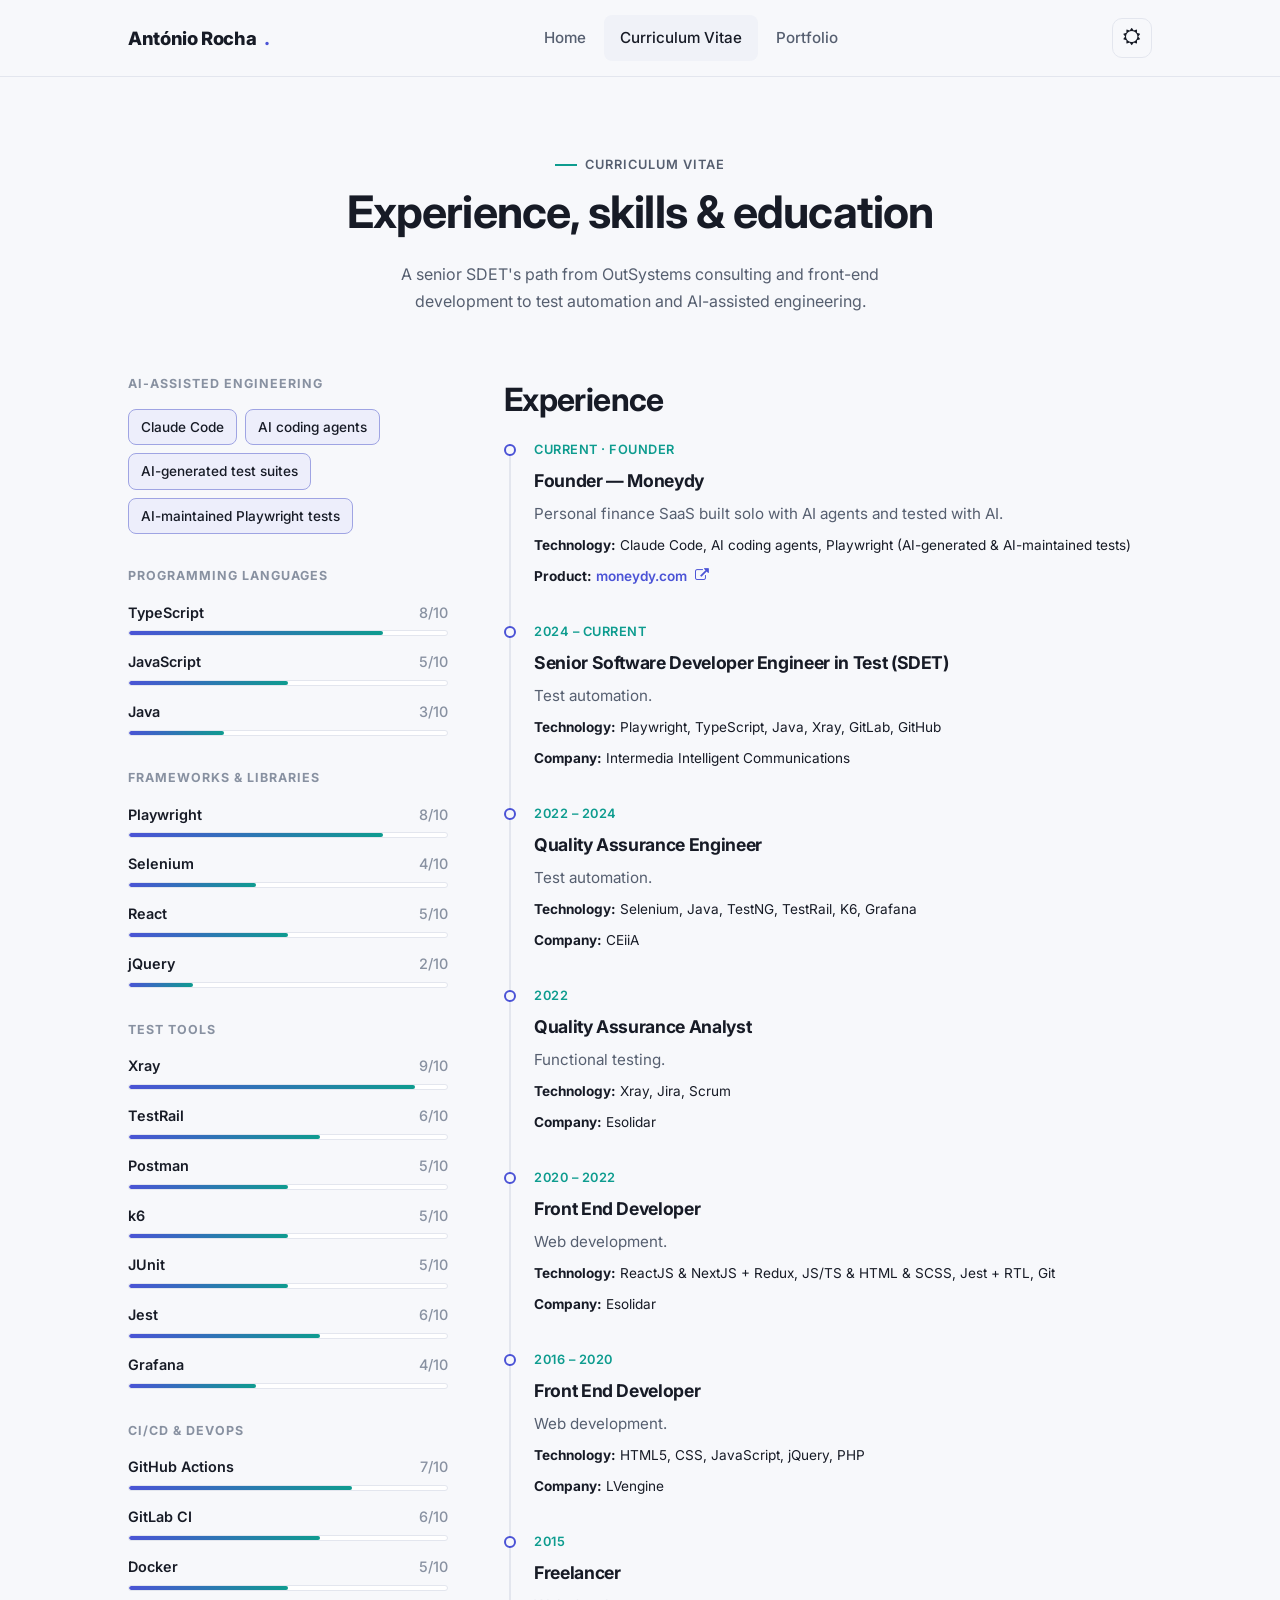
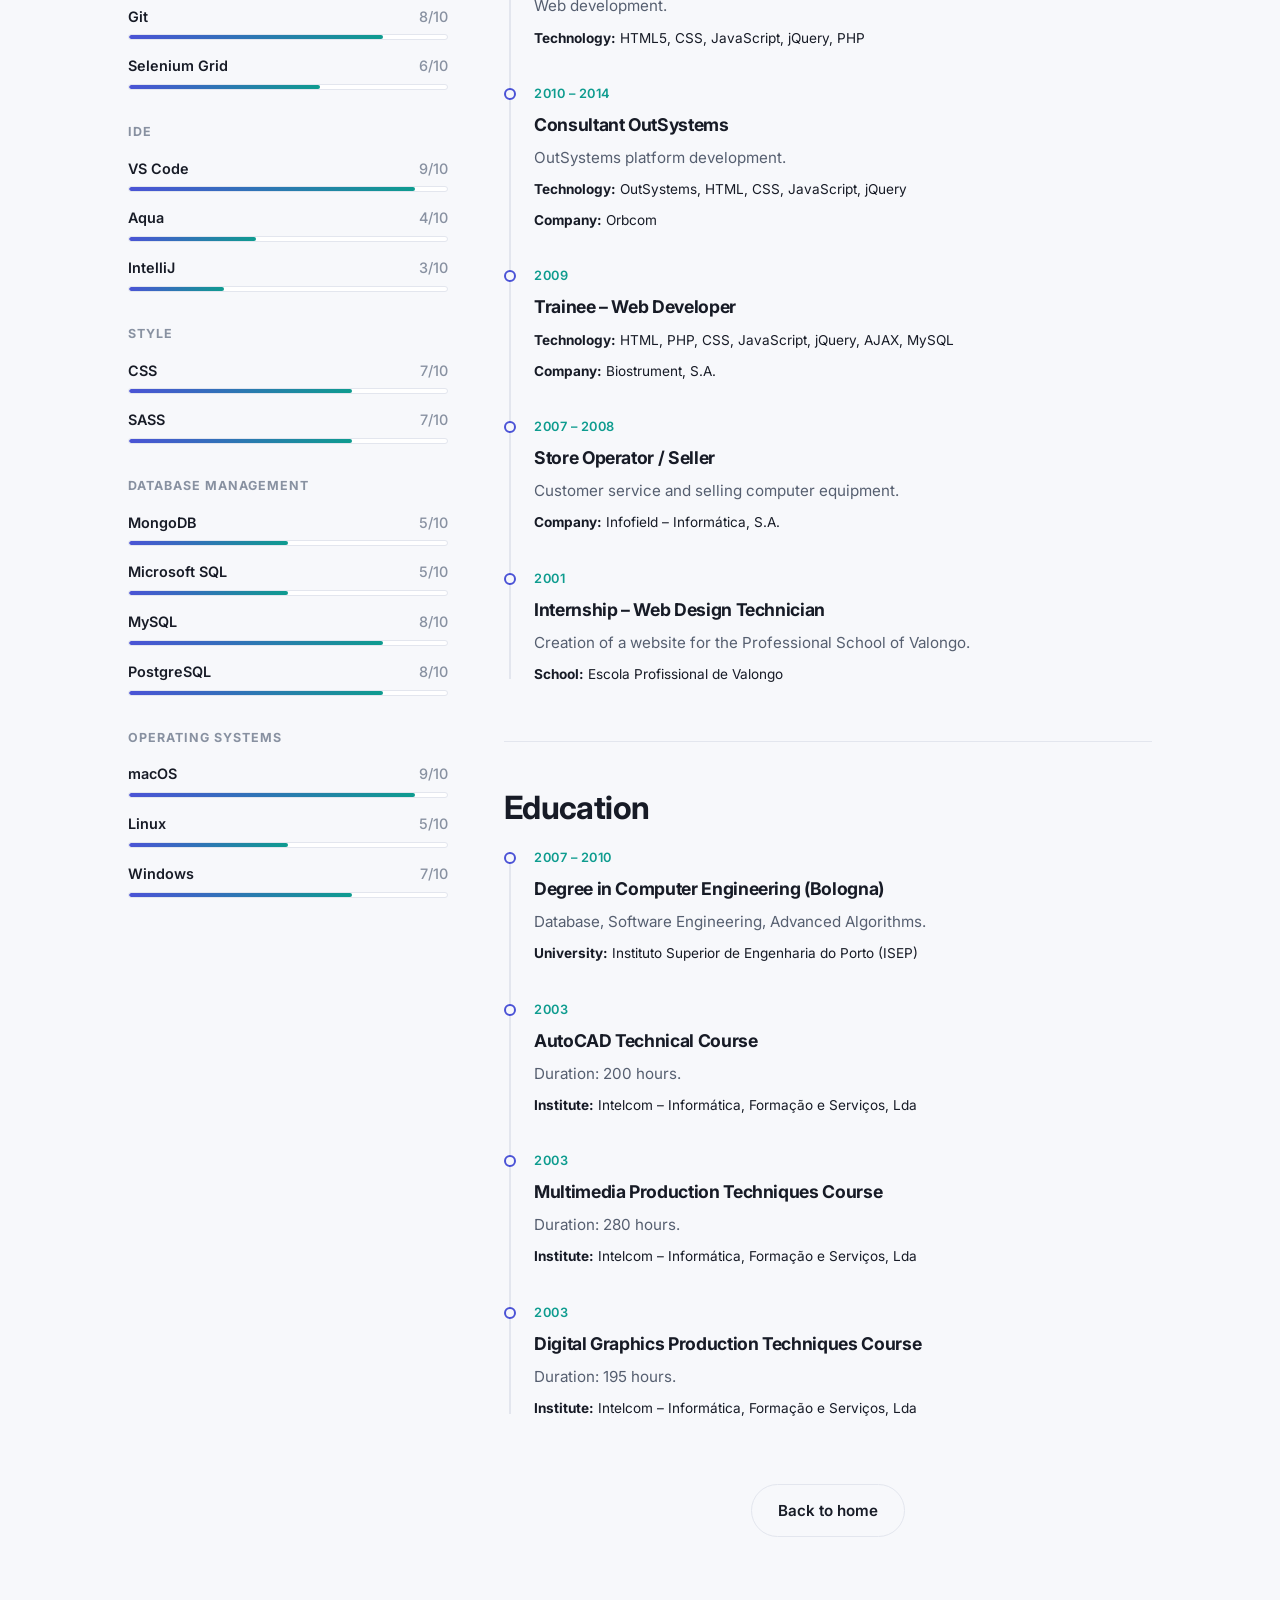
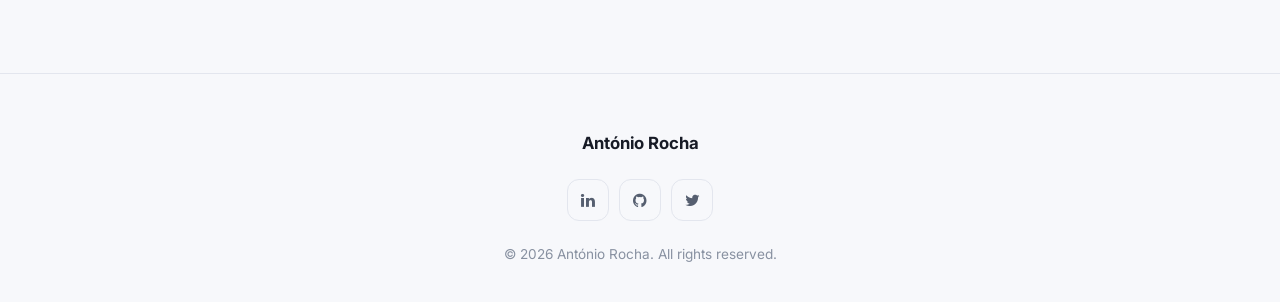
==== commit e524bc9f: "New Website: Improve CV" ====
--- a/cv.html
+++ b/cv.html
@@ -63,7 +63,7 @@
 				<div class="skills-group">
 					<h3>Programming Languages</h3>
 					<div class="skills-list">
-						<div class="skill-row"><div class="skill-label"><span>TypeScript</span><span>6/10</span></div><div class="skill-bar"><span style="width:60%"></span></div></div>
+						<div class="skill-row"><div class="skill-label"><span>TypeScript</span><span>8/10</span></div><div class="skill-bar"><span style="width:80%"></span></div></div>
 						<div class="skill-row"><div class="skill-label"><span>JavaScript</span><span>5/10</span></div><div class="skill-bar"><span style="width:50%"></span></div></div>
 						<div class="skill-row"><div class="skill-label"><span>Java</span><span>3/10</span></div><div class="skill-bar"><span style="width:30%"></span></div></div>
 					</div>
@@ -72,9 +72,9 @@
 				<div class="skills-group">
 					<h3>Frameworks &amp; Libraries</h3>
 					<div class="skills-list">
-						<div class="skill-row"><div class="skill-label"><span>Playwright</span><span>6/10</span></div><div class="skill-bar"><span style="width:60%"></span></div></div>
+						<div class="skill-row"><div class="skill-label"><span>Playwright</span><span>8/10</span></div><div class="skill-bar"><span style="width:80%"></span></div></div>
 						<div class="skill-row"><div class="skill-label"><span>Selenium</span><span>4/10</span></div><div class="skill-bar"><span style="width:40%"></span></div></div>
-						<div class="skill-row"><div class="skill-label"><span>React</span><span>3/10</span></div><div class="skill-bar"><span style="width:30%"></span></div></div>
+						<div class="skill-row"><div class="skill-label"><span>React</span><span>5/10</span></div><div class="skill-bar"><span style="width:50%"></span></div></div>
 						<div class="skill-row"><div class="skill-label"><span>jQuery</span><span>2/10</span></div><div class="skill-bar"><span style="width:20%"></span></div></div>
 					</div>
 				</div>
@@ -82,15 +82,31 @@
 				<div class="skills-group">
 					<h3>Test Tools</h3>
 					<div class="skills-list">
-						<div class="skill-row"><div class="skill-label"><span>Xray</span><span>7/10</span></div><div class="skill-bar"><span style="width:70%"></span></div></div>
+						<div class="skill-row"><div class="skill-label"><span>Xray</span><span>9/10</span></div><div class="skill-bar"><span style="width:90%"></span></div></div>
 						<div class="skill-row"><div class="skill-label"><span>TestRail</span><span>6/10</span></div><div class="skill-bar"><span style="width:60%"></span></div></div>
+						<div class="skill-row"><div class="skill-label"><span>Postman</span><span>5/10</span></div><div class="skill-bar"><span style="width:50%"></span></div></div>
+						<div class="skill-row"><div class="skill-label"><span>k6</span><span>5/10</span></div><div class="skill-bar"><span style="width:50%"></span></div></div>
+						<div class="skill-row"><div class="skill-label"><span>JUnit</span><span>5/10</span></div><div class="skill-bar"><span style="width:50%"></span></div></div>
+						<div class="skill-row"><div class="skill-label"><span>Jest</span><span>6/10</span></div><div class="skill-bar"><span style="width:60%"></span></div></div>
+						<div class="skill-row"><div class="skill-label"><span>Grafana</span><span>4/10</span></div><div class="skill-bar"><span style="width:40%"></span></div></div>
+					</div>
+				</div>
+
+				<div class="skills-group">
+					<h3>CI/CD &amp; DevOps</h3>
+					<div class="skills-list">
+						<div class="skill-row"><div class="skill-label"><span>GitHub Actions</span><span>7/10</span></div><div class="skill-bar"><span style="width:70%"></span></div></div>
+						<div class="skill-row"><div class="skill-label"><span>GitLab CI</span><span>6/10</span></div><div class="skill-bar"><span style="width:60%"></span></div></div>
+						<div class="skill-row"><div class="skill-label"><span>Docker</span><span>5/10</span></div><div class="skill-bar"><span style="width:50%"></span></div></div>
+						<div class="skill-row"><div class="skill-label"><span>Git</span><span>8/10</span></div><div class="skill-bar"><span style="width:80%"></span></div></div>
+						<div class="skill-row"><div class="skill-label"><span>Selenium Grid</span><span>6/10</span></div><div class="skill-bar"><span style="width:60%"></span></div></div>
 					</div>
 				</div>
 
 				<div class="skills-group">
 					<h3>IDE</h3>
 					<div class="skills-list">
-						<div class="skill-row"><div class="skill-label"><span>VS Code</span><span>6/10</span></div><div class="skill-bar"><span style="width:60%"></span></div></div>
+						<div class="skill-row"><div class="skill-label"><span>VS Code</span><span>9/10</span></div><div class="skill-bar"><span style="width:90%"></span></div></div>
 						<div class="skill-row"><div class="skill-label"><span>Aqua</span><span>4/10</span></div><div class="skill-bar"><span style="width:40%"></span></div></div>
 						<div class="skill-row"><div class="skill-label"><span>IntelliJ</span><span>3/10</span></div><div class="skill-bar"><span style="width:30%"></span></div></div>
 					</div>
@@ -109,15 +125,15 @@
 					<div class="skills-list">
 						<div class="skill-row"><div class="skill-label"><span>MongoDB</span><span>5/10</span></div><div class="skill-bar"><span style="width:50%"></span></div></div>
 						<div class="skill-row"><div class="skill-label"><span>Microsoft SQL</span><span>5/10</span></div><div class="skill-bar"><span style="width:50%"></span></div></div>
-						<div class="skill-row"><div class="skill-label"><span>MySQL</span><span>4/10</span></div><div class="skill-bar"><span style="width:40%"></span></div></div>
-						<div class="skill-row"><div class="skill-label"><span>PostgreSQL</span><span>6/10</span></div><div class="skill-bar"><span style="width:60%"></span></div></div>
+						<div class="skill-row"><div class="skill-label"><span>MySQL</span><span>8/10</span></div><div class="skill-bar"><span style="width:80%"></span></div></div>
+						<div class="skill-row"><div class="skill-label"><span>PostgreSQL</span><span>8/10</span></div><div class="skill-bar"><span style="width:80%"></span></div></div>
 					</div>
 				</div>
 
 				<div class="skills-group">
 					<h3>Operating Systems</h3>
 					<div class="skills-list">
-						<div class="skill-row"><div class="skill-label"><span>macOS</span><span>7/10</span></div><div class="skill-bar"><span style="width:70%"></span></div></div>
+						<div class="skill-row"><div class="skill-label"><span>macOS</span><span>9/10</span></div><div class="skill-bar"><span style="width:90%"></span></div></div>
 						<div class="skill-row"><div class="skill-label"><span>Linux</span><span>5/10</span></div><div class="skill-bar"><span style="width:50%"></span></div></div>
 						<div class="skill-row"><div class="skill-label"><span>Windows</span><span>7/10</span></div><div class="skill-bar"><span style="width:70%"></span></div></div>
 					</div>
--- a/assets/css/main.css
+++ b/assets/css/main.css
@@ -368,7 +368,7 @@
 #cv-body { padding-top: 40px; }
 .cv-grid { display: grid; grid-template-columns: 320px 1fr; gap: 56px; align-items: start; }
 
-.skills-panel { position: sticky; top: 100px; display: grid; gap: 32px; }
+.skills-panel { display: grid; gap: 32px; }
 .skills-group h3 {
 	font-size: 0.78rem;
 	text-transform: uppercase;
@@ -416,7 +416,6 @@
 
 @media (max-width: 900px) {
 	.cv-grid { grid-template-columns: 1fr; }
-	.skills-panel { position: static; }
 }
 
 .cv-actions { text-align: center; margin-top: 64px; }
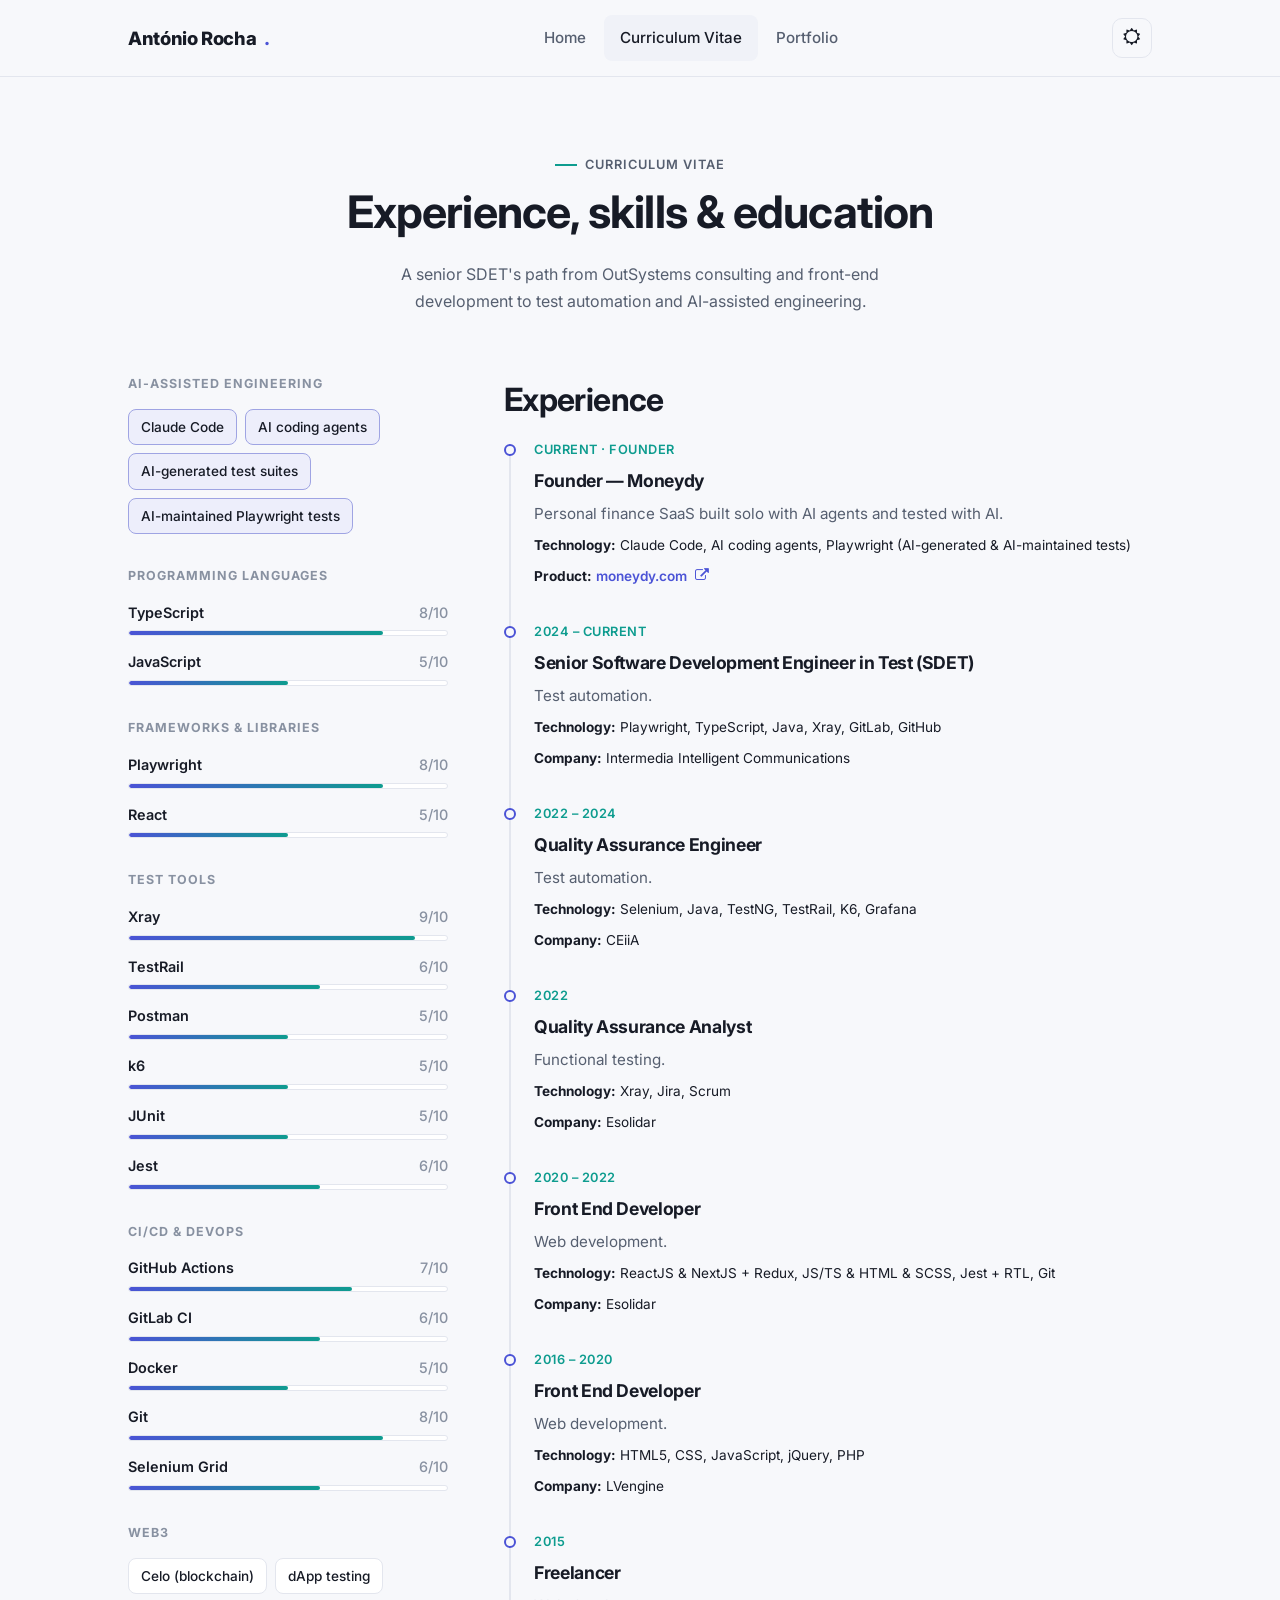
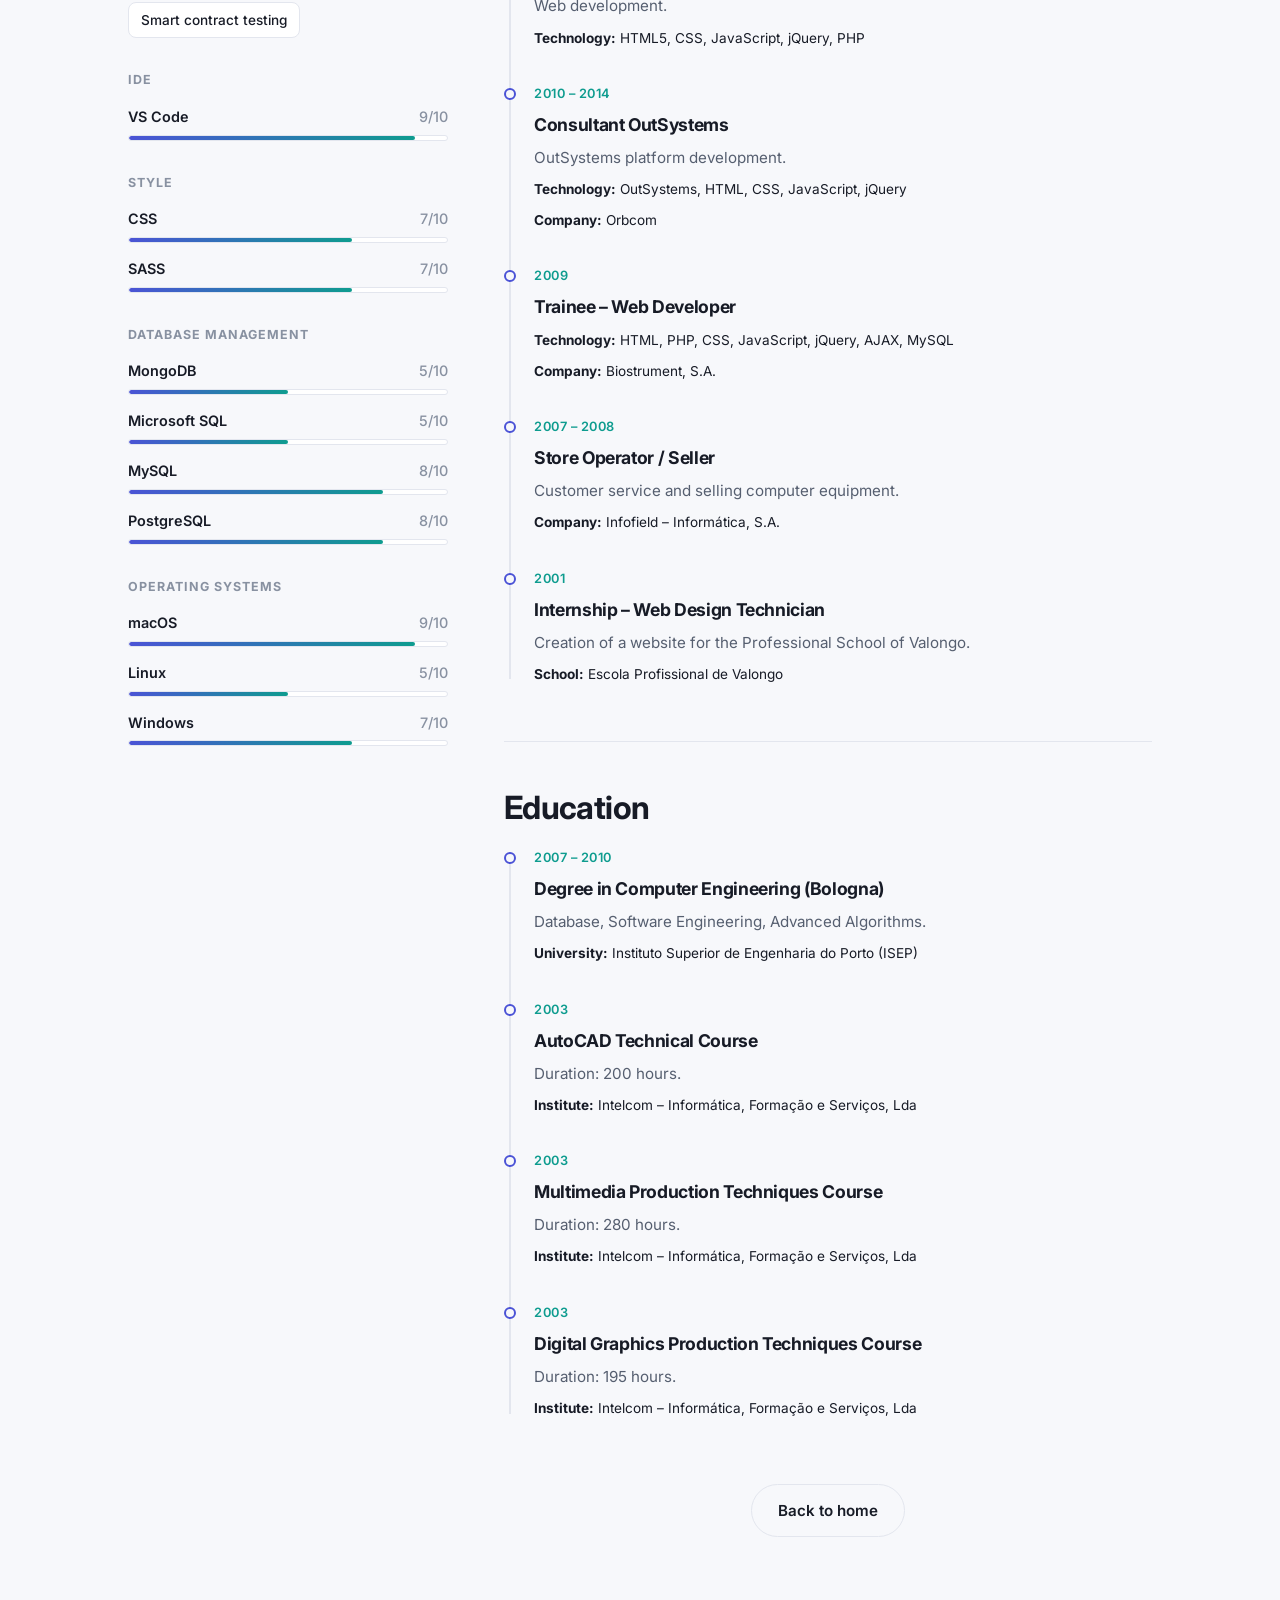
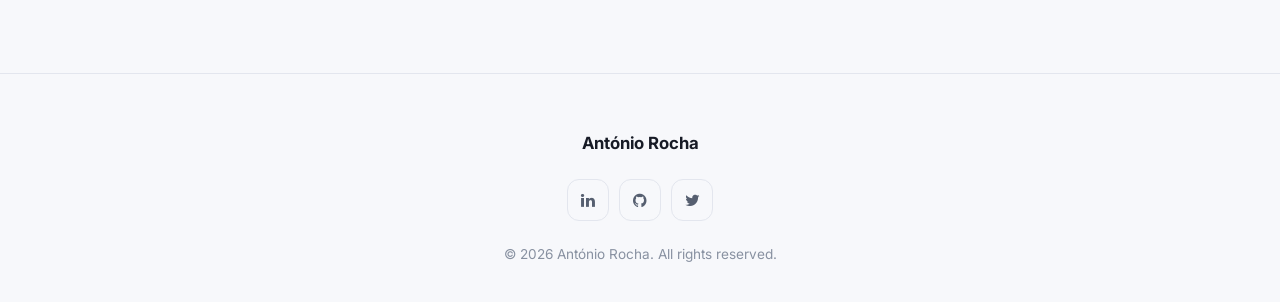
==== commit d5221fd3: "New Website: Improve Skills" ====
--- a/cv.html
+++ b/cv.html
@@ -4,7 +4,7 @@
 	<title>António Rocha — Curriculum Vitae</title>
 	<meta charset="utf-8" />
 	<meta name="viewport" content="width=device-width, initial-scale=1" />
-	<meta name="description" content="Curriculum vitae of António Rocha, Senior Software Developer Engineer in Test." />
+	<meta name="description" content="Curriculum vitae of António Rocha, Senior Software Development Engineer in Test." />
 	<link rel="canonical" href="https://antoniorocha.pt/cv.html" />
 	<link rel="preconnect" href="https://fonts.googleapis.com" />
 	<link rel="preconnect" href="https://fonts.gstatic.com" crossorigin />
@@ -65,7 +65,6 @@
 					<div class="skills-list">
 						<div class="skill-row"><div class="skill-label"><span>TypeScript</span><span>8/10</span></div><div class="skill-bar"><span style="width:80%"></span></div></div>
 						<div class="skill-row"><div class="skill-label"><span>JavaScript</span><span>5/10</span></div><div class="skill-bar"><span style="width:50%"></span></div></div>
-						<div class="skill-row"><div class="skill-label"><span>Java</span><span>3/10</span></div><div class="skill-bar"><span style="width:30%"></span></div></div>
 					</div>
 				</div>
 
@@ -73,9 +72,7 @@
 					<h3>Frameworks &amp; Libraries</h3>
 					<div class="skills-list">
 						<div class="skill-row"><div class="skill-label"><span>Playwright</span><span>8/10</span></div><div class="skill-bar"><span style="width:80%"></span></div></div>
-						<div class="skill-row"><div class="skill-label"><span>Selenium</span><span>4/10</span></div><div class="skill-bar"><span style="width:40%"></span></div></div>
 						<div class="skill-row"><div class="skill-label"><span>React</span><span>5/10</span></div><div class="skill-bar"><span style="width:50%"></span></div></div>
-						<div class="skill-row"><div class="skill-label"><span>jQuery</span><span>2/10</span></div><div class="skill-bar"><span style="width:20%"></span></div></div>
 					</div>
 				</div>
 
@@ -88,7 +85,6 @@
 						<div class="skill-row"><div class="skill-label"><span>k6</span><span>5/10</span></div><div class="skill-bar"><span style="width:50%"></span></div></div>
 						<div class="skill-row"><div class="skill-label"><span>JUnit</span><span>5/10</span></div><div class="skill-bar"><span style="width:50%"></span></div></div>
 						<div class="skill-row"><div class="skill-label"><span>Jest</span><span>6/10</span></div><div class="skill-bar"><span style="width:60%"></span></div></div>
-						<div class="skill-row"><div class="skill-label"><span>Grafana</span><span>4/10</span></div><div class="skill-bar"><span style="width:40%"></span></div></div>
 					</div>
 				</div>
 
@@ -104,11 +100,18 @@
 				</div>
 
 				<div class="skills-group">
+					<h3>Web3</h3>
+					<ul class="tags">
+						<li>Celo (blockchain)</li>
+						<li>dApp testing</li>
+						<li>Smart contract testing</li>
+					</ul>
+				</div>
+
+				<div class="skills-group">
 					<h3>IDE</h3>
 					<div class="skills-list">
 						<div class="skill-row"><div class="skill-label"><span>VS Code</span><span>9/10</span></div><div class="skill-bar"><span style="width:90%"></span></div></div>
-						<div class="skill-row"><div class="skill-label"><span>Aqua</span><span>4/10</span></div><div class="skill-bar"><span style="width:40%"></span></div></div>
-						<div class="skill-row"><div class="skill-label"><span>IntelliJ</span><span>3/10</span></div><div class="skill-bar"><span style="width:30%"></span></div></div>
 					</div>
 				</div>
 
@@ -152,7 +155,7 @@
 					</div>
 					<div class="timeline-item">
 						<div class="timeline-date">2024 – Current</div>
-						<h4>Senior Software Developer Engineer in Test (SDET)</h4>
+						<h4>Senior Software Development Engineer in Test (SDET)</h4>
 						<p>Test automation.</p>
 						<span class="tech"><strong>Technology:</strong> Playwright, TypeScript, Java, Xray, GitLab, GitHub</span>
 						<span class="tech"><strong>Company:</strong> Intermedia Intelligent Communications</span>
